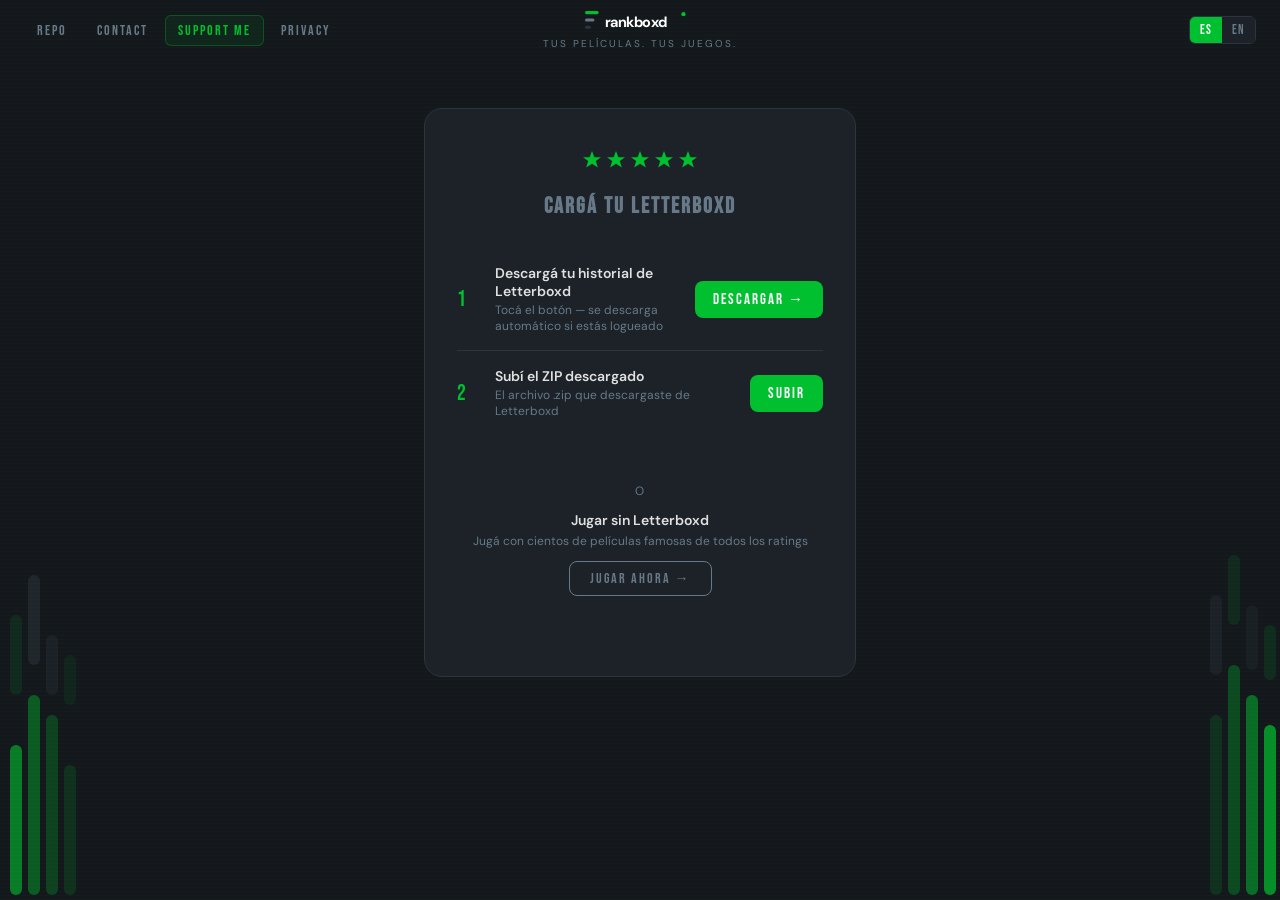
==== movie-ranking/index.html @ 95d4300a "Update index.html" ====
<!DOCTYPE html>
<html lang="es">
<head>
    <!-- Google tag (gtag.js) -->
<script async src="https://www.googletagmanager.com/gtag/js?id=G-PB5B7F06VG"></script>
<script>
  window.dataLayer = window.dataLayer || [];
  function gtag(){dataLayer.push(arguments);}
  gtag('js', new Date());

  gtag('config', 'G-PB5B7F06VG');
</script>
  <meta charset="UTF-8">
  <meta name="viewport" content="width=device-width, initial-scale=1.0">
  <meta name="google-site-verification" content="twp-CQQLrW6oF5O2uJnfUAkeI55WkTlzu6aahVQViSA" />
  <meta name="description" content="Rank your Letterboxd movies without knowing what comes next.">
  <meta property="og:title" content="Rankboxd">
  <meta property="og:description" content="Rank your Letterboxd movies without knowing what comes next.">
  <meta property="og:image" content="https://raw.githubusercontent.com/nachocarbone/Rankboxd/main/movie-ranking/preview.png">
  <meta property="og:url" content="https://rankboxd.vercel.app">
  <meta property="og:type" content="website">
  <meta name="twitter:card" content="summary_large_image">
  <meta name="twitter:title" content="Rankboxd">
  <meta name="twitter:description" content="Rank your Letterboxd movies without knowing what comes next.">
  <meta name="twitter:image" content="https://raw.githubusercontent.com/nachocarbone/Rankboxd/main/movie-ranking/preview.png">
  <title>Rankboxd</title>
  <link href="https://fonts.googleapis.com/css2?family=Bebas+Neue&family=DM+Sans:wght@400;500;600&display=swap" rel="stylesheet">
  <link rel="stylesheet" href="styles.css">
  <script async src="https://pagead2.googlesyndication.com/pagead/js/adsbygoogle.js?client=ca-pub-2388117638082206" crossorigin="anonymous"></script>
  <link rel="icon" type="image/svg+xml" href="data:image/svg+xml,%3Csvg viewBox='0 0 32 32' xmlns='http://www.w3.org/2000/svg'%3E%3Crect x='2' y='4' width='16' height='5' rx='2.5' fill='%2300c030'/%3E%3Crect x='2' y='14' width='11' height='5' rx='2.5' fill='%23677988'/%3E%3Crect x='2' y='24' width='7' height='5' rx='2.5' fill='%232c3440'/%3E%3C/svg%3E">
  <script async src="https://www.googletagmanager.com/gtag/js?id=XXXXX"></script>
</head>
  
<body>
<!-- Google Tag Manager (noscript) -->
<noscript><iframe src="https://www.googletagmanager.com/ns.html?id=GTM-K67JNPZN"
height="0" width="0" style="display:none;visibility:hidden"></iframe></noscript>
<!-- End Google Tag Manager (noscript) -->
  
<!-- Decorative bars -->
<div class="decoBarsLeft">
  <svg viewBox="0 0 80 500" xmlns="http://www.w3.org/2000/svg" width="80" height="500">
    <rect x="10" y="350" width="12" height="150" rx="6" fill="#00c030" opacity="0.6"/>
    <rect x="28" y="300" width="12" height="200" rx="6" fill="#00c030" opacity="0.4"/>
    <rect x="46" y="320" width="12" height="180" rx="6" fill="#00c030" opacity="0.25"/>
    <rect x="64" y="370" width="12" height="130" rx="6" fill="#00c030" opacity="0.15"/>
    <rect x="10" y="220" width="12" height="80" rx="6" fill="#00c030" opacity="0.1"/>
    <rect x="28" y="180" width="12" height="90" rx="6" fill="#677988" opacity="0.15"/>
    <rect x="46" y="240" width="12" height="60" rx="6" fill="#677988" opacity="0.1"/>
    <rect x="64" y="260" width="12" height="50" rx="6" fill="#00c030" opacity="0.08"/>
  </svg>
</div>
<div class="decoBarsRight">
  <svg viewBox="0 0 80 500" xmlns="http://www.w3.org/2000/svg" width="80" height="500">
    <rect x="10" y="320" width="12" height="180" rx="6" fill="#00c030" opacity="0.15"/>
    <rect x="28" y="270" width="12" height="230" rx="6" fill="#00c030" opacity="0.3"/>
    <rect x="46" y="300" width="12" height="200" rx="6" fill="#00c030" opacity="0.5"/>
    <rect x="64" y="330" width="12" height="170" rx="6" fill="#00c030" opacity="0.7"/>
    <rect x="10" y="200" width="12" height="80" rx="6" fill="#677988" opacity="0.1"/>
    <rect x="28" y="160" width="12" height="70" rx="6" fill="#00c030" opacity="0.1"/>
    <rect x="46" y="210" width="12" height="65" rx="6" fill="#677988" opacity="0.08"/>
    <rect x="64" y="230" width="12" height="55" rx="6" fill="#00c030" opacity="0.12"/>
  </svg>
</div>

<header>
  <nav class="headerNav">
    <a class="navLink" href="https://github.com/nachocarbone/Rankboxd" target="_blank">Repo</a>
    <a class="navLink" href="https://x.com/lannisternacho" target="_blank">Contact</a>
    <a class="navLink navLinkSupport" href="https://ko-fi.com/lannisternacho" target="_blank">Support me</a>
    <a class="navLink" href="#" onclick="showPrivacy(); return false;">Privacy</a>
  </nav>
  <div class="logoWrap" onclick="goToMenu()" style="cursor:pointer;">
    <svg viewBox="0 0 210 44" xmlns="http://www.w3.org/2000/svg" class="logoSvg">
      <rect x="0" y="2" width="26" height="6" rx="3" fill="#00c030"/>
      <rect x="0" y="16" width="18" height="6" rx="3" fill="#677988"/>
      <rect x="0" y="30" width="11" height="6" rx="3" fill="#2c3440"/>
      <text x="38" y="32" font-family="'Inter','DM Sans',sans-serif" font-size="28" font-weight="700" letter-spacing="-1" fill="#ffffff">rankboxd</text>
      <circle cx="188" cy="8" r="4" fill="#00c030"/>
    </svg>
    <p class="logoTagline" id="headerSubtitle"><span data-i18n="subtitle">Tus películas. Tus juegos.</span></p>
  </div>
  <div class="headerRight">
    <button class="historyBtn" id="historyBtnGame" onclick="showHistory()" style="display:none;">📋 <span data-i18n="history">Historial</span></button>
    <div class="counter" id="counter"><span id="countCurrent">1</span>/<span id="counterTotal">5</span></div>
    <div class="langSwitch">
      <button class="langBtn active" id="langES" onclick="setLang('es')">ES</button>
      <button class="langBtn" id="langEN" onclick="setLang('en')">EN</button>
    </div>
  </div>
</header>

<!-- HOME SCREEN -->
<div class="homeScreen" id="homeScreen">
  <div class="homeCard">
    <div class="lbLogo">
      <svg viewBox="0 0 120 24" xmlns="http://www.w3.org/2000/svg" width="120" height="24">
        <polygon points="12,2 14.4,8.2 21,8.2 15.8,12.1 17.8,18.5 12,14.8 6.2,18.5 8.2,12.1 3,8.2 9.6,8.2" fill="#00c030"/>
        <polygon points="36,2 38.4,8.2 45,8.2 39.8,12.1 41.8,18.5 36,14.8 30.2,18.5 32.2,12.1 27,8.2 33.6,8.2" fill="#00c030"/>
        <polygon points="60,2 62.4,8.2 69,8.2 63.8,12.1 65.8,18.5 60,14.8 54.2,18.5 56.2,12.1 51,8.2 57.6,8.2" fill="#00c030"/>
        <polygon points="84,2 86.4,8.2 93,8.2 87.8,12.1 89.8,18.5 84,14.8 78.2,18.5 80.2,12.1 75,8.2 81.6,8.2" fill="#00c030"/>
        <polygon points="108,2 110.4,8.2 117,8.2 111.8,12.1 113.8,18.5 108,14.8 102.2,18.5 104.2,12.1 99,8.2 105.6,8.2" fill="#00c030"/>
      </svg>
    </div>
    <h2 class="homeTitle"><span data-i18n="homeTitle">Cargá tu Letterboxd</span></h2>
    <div class="homeSteps">
      <div class="homeStep">
        <span class="stepNum">1</span>
        <div class="stepInfo">
          <div class="stepLabel"><span data-i18n="step1title">Descargá tu historial de Letterboxd</span></div>
          <div class="stepDesc"><span data-i18n="step1desc">Tocá el botón — se descarga automático si estás logueado</span></div>
        </div>
        <a class="stepBtn" href="https://letterboxd.com/data/export/?fromApp=false" target="_blank"><span data-i18n="goBtn">Descargar →</span></a>
      </div>
      <div class="homeStep">
        <span class="stepNum">2</span>
        <div class="stepInfo">
          <div class="stepLabel"><span data-i18n="step2title">Subí el ZIP descargado</span></div>
          <div class="stepDesc"><span data-i18n="step2desc">El archivo .zip que descargaste de Letterboxd</span></div>
        </div>
        <label class="stepBtn csvLabel">
          <span data-i18n="uploadBtn">Subir</span>
          <input type="file" id="csvInput" accept=".csv,.zip" onchange="handleFile(event)" style="display:none">
        </label>
      </div>
    </div>
    <div class="homeError" id="homeError"></div>
    <div class="homeDivider"><span data-i18n="orText">o</span></div>
    <div style="text-align:center;padding:8px 0 4px;">
      <div class="stepLabel" style="margin-bottom:4px;"><span data-i18n="tryPopular">Sin Letterboxd</span></div>
      <div class="stepDesc" style="margin-bottom:12px;"><span data-i18n="tryPopularDesc">300 películas más populares del cine</span></div>
      <button onclick="loadPopularMovies()" style="font-family:'Bebas Neue',sans-serif;font-size:14px;letter-spacing:2px;padding:8px 20px;border:1px solid #677988;border-radius:8px;background:transparent;color:#677988;cursor:pointer;" onmouseover="this.style.borderColor='#00c030';this.style.color='#00c030'" onmouseout="this.style.borderColor='#677988';this.style.color='#677988'"><span data-i18n="tryPopularBtn">Jugar →</span></button>
    </div>
    <div class="homeError" id="homeErrorDemo"></div>
  </div>
</div>

<!-- GAME MENU SCREEN -->
<div class="gameMenuScreen" id="gameMenuScreen">
  <div class="gameMenuHeader">
    <h2 class="gameMenuTitle"><span data-i18n="chooseGame">Elegí un juego</span></h2>
  </div>
  <div class="gameMenuGrid">
    <div class="gameCard" onclick="showDifficulty()">
      <div class="gameCardIllustration">
        <svg viewBox="0 0 260 140" xmlns="http://www.w3.org/2000/svg" width="100%" height="140">
          <rect x="10" y="20" width="40" height="58" rx="4" fill="#2c3440" stroke="#3d4e5f" stroke-width="1"/>
          <rect x="58" y="28" width="40" height="58" rx="4" fill="#2c3440" stroke="#3d4e5f" stroke-width="1"/>
          <rect x="106" y="15" width="40" height="58" rx="4" fill="#1c2228" stroke="#00c030" stroke-width="1.5"/>
          <rect x="154" y="30" width="40" height="58" rx="4" fill="#2c3440" stroke="#3d4e5f" stroke-width="1"/>
          <rect x="202" y="22" width="40" height="58" rx="4" fill="#2c3440" stroke="#3d4e5f" stroke-width="1"/>
          <text x="30" y="55" text-anchor="middle" font-family="'Bebas Neue',sans-serif" font-size="18" fill="#677988">3</text>
          <text x="78" y="63" text-anchor="middle" font-family="'Bebas Neue',sans-serif" font-size="18" fill="#677988">5</text>
          <text x="126" y="50" text-anchor="middle" font-family="'Bebas Neue',sans-serif" font-size="22" fill="#00c030">1</text>
          <text x="174" y="65" text-anchor="middle" font-family="'Bebas Neue',sans-serif" font-size="18" fill="#677988">2</text>
          <text x="222" y="57" text-anchor="middle" font-family="'Bebas Neue',sans-serif" font-size="18" fill="#677988">4</text>
          <text x="130" y="118" text-anchor="middle" font-family="'Bebas Neue',sans-serif" font-size="28" fill="#00c030" opacity="0.4">?</text>
        </svg>
      </div>
      <div class="gameCardBottom">
        <div class="gameCardTop">
          <span class="gameCardNum">01</span>
          <div class="gameCardBadgeGreen">PLAY</div>
        </div>
        <div class="gameCardName"><span data-i18n="game1name">Rank sin saber qué sigue</span></div>
        <div class="gameCardDesc"><span data-i18n="game1desc">Posicioná cada película sin saber qué viene después</span></div>
      </div>
    </div>
    <div class="gameCard" onclick="startHigherOrLower()">
      <div class="gameCardIllustration">
        <svg viewBox="0 0 260 140" xmlns="http://www.w3.org/2000/svg" width="100%" height="140">
          <rect x="30" y="15" width="80" height="110" rx="6" fill="#2c3440" stroke="#00c030" stroke-width="1.5"/>
          <text x="70" y="80" text-anchor="middle" font-family="'Bebas Neue',sans-serif" font-size="14" fill="#e0e0e0">The Godfather</text>
          <text x="70" y="100" text-anchor="middle" font-family="'Bebas Neue',sans-serif" font-size="22" fill="#00c030">4.4 ★</text>
          <text x="130" y="78" text-anchor="middle" font-family="'Bebas Neue',sans-serif" font-size="28" fill="#677988">VS</text>
          <rect x="150" y="25" width="80" height="110" rx="6" fill="#2c3440" stroke="#3d4e5f" stroke-width="1"/>
          <text x="190" y="90" text-anchor="middle" font-family="'Bebas Neue',sans-serif" font-size="14" fill="#e0e0e0">Se7en</text>
          <text x="190" y="110" text-anchor="middle" font-family="'Bebas Neue',sans-serif" font-size="16" fill="#677988">?? ★</text>
        </svg>
      </div>
      <div class="gameCardBottom">
        <div class="gameCardTop">
          <span class="gameCardNum">02</span>
          <div class="gameCardBadgeGreen">PLAY</div>
        </div>
        <div class="gameCardName"><span data-i18n="game2name">Higher or Lower</span></div>
        <div class="gameCardDesc"><span data-i18n="game2desc">Which film has a higher rating?</span></div>
      </div>
    </div>
    <div class="gameCard gameCardSoon" style="grid-column: 1 / -1; max-width: 340px; margin: 0 auto;">
      <div class="gameCardIllustration gameCardIllustrationDim">
        <svg viewBox="0 0 260 140" xmlns="http://www.w3.org/2000/svg" width="100%" height="140">
          <text x="130" y="80" text-anchor="middle" font-family="'Bebas Neue',sans-serif" font-size="64" fill="#2c3440">???</text>
        </svg>
      </div>
      <div class="gameCardBottom">
        <div class="gameCardTop">
          <span class="gameCardNum">03</span>
          <div class="gameCardBadge">SOON</div>
        </div>
        <div class="gameCardName">???</div>
        <div class="gameCardDesc"><span data-i18n="comingSoon">Próximamente</span></div>
      </div>
    </div>
  </div>
</div>


<!-- DIFFICULTY SCREEN -->
<div class="difficultyScreen" id="difficultyScreen">
  <div class="difficultyHeader">
    <h2 class="difficultyTitle"><span data-i18n="chooseDiff">Choose difficulty</span></h2>
  </div>
  <div class="difficultyGrid">
    <div class="diffCard" onclick="setDifficulty(5)">
      <div class="diffCardTop">
        <span class="diffCardNum">5</span>
        <span class="diffCardLabel diffEasy">EASY</span>
      </div>
      <div class="diffCardName" data-i18n="diffEasy">Easy</div>
      <div class="diffCardDesc" data-i18n="diffEasyDesc">5 films — quick and fun</div>
    </div>
    <div class="diffCard" onclick="setDifficulty(10)">
      <div class="diffCardTop">
        <span class="diffCardNum">10</span>
        <span class="diffCardLabel diffMedium">MEDIUM</span>
      </div>
      <div class="diffCardName" data-i18n="diffMedium">Medium</div>
      <div class="diffCardDesc" data-i18n="diffMediumDesc">10 films — a real challenge</div>
    </div>
    <div class="diffCard" onclick="setDifficulty(15)">
      <div class="diffCardTop">
        <span class="diffCardNum">15</span>
        <span class="diffCardLabel diffHard">HARD</span>
      </div>
      <div class="diffCardName" data-i18n="diffHard">Hard</div>
      <div class="diffCardDesc" data-i18n="diffHardDesc">15 films — only for the brave</div>
    </div>
  </div>
  <button class="backBtn" style="margin-top:24px;" onclick="showGameMenu()"><span data-i18n="back">← Volver</span></button>
</div>


<!-- HIGHER OR LOWER SCREEN -->
<div class="holScreen" id="holScreen">
  <div class="holStreakBar">
    <span class="holStreakLabel" data-i18n="streak">Racha</span>
    <span class="holStreakNum" id="holStreak">0</span>
    <span class="holBestLabel" data-i18n="best">Mejor</span>
    <span class="holBestNum" id="holBest">0</span>
  </div>
  <div class="holCards">
    <div class="holCard holCardLeft" id="holCardA">
      <img class="holPoster" id="holPosterA" src="" alt="">
      <div class="holCardInfo">
        <div class="holTitle" id="holTitleA"></div>
        <div class="holRating" id="holRatingA"></div>
      </div>
    </div>
    <div class="holVS">VS</div>
    <div class="holCard holCardRight" id="holCardB">
      <img class="holPoster" id="holPosterB" src="" alt="">
      <div class="holCardInfo">
        <div class="holTitle" id="holTitleB"></div>
      </div>
      <div class="holButtons" id="holButtons">
        <div class="holResult" id="holResult"></div>
        <button class="holBtn holBtnHigher" onclick="holChoose('higher')">▲ <span data-i18n="higher">Higher</span></button>
        <button class="holBtn holBtnTie" id="holTieBtn" style="display:none;" onclick="holChoose('tie')"><span data-i18n="tie">Tie</span></button>
        <button class="holBtn holBtnLower" onclick="holChoose('lower')">▼ <span data-i18n="lower">Lower</span></button>
      </div>
    </div>
  </div>
</div>

<!-- HIGHER OR LOWER DIFFICULTY -->
<div class="holDiffScreen" id="holDiffScreen">
  <div class="difficultyHeader">
    <h2 class="difficultyTitle"><span data-i18n="chooseDiff">Choose difficulty</span></h2>
  </div>
  <div class="difficultyGrid" style="grid-template-columns:1fr 1fr;">
    <div class="diffCard" onclick="startHOLGame('normal')">
      <div class="diffCardTop">
        <span class="diffCardNum" style="font-size:28px;">NORMAL</span>
      </div>
      <div class="diffCardDesc" data-i18n="holNormalDesc">Ties count as correct</div>
    </div>
    <div class="diffCard" onclick="startHOLGame('hard')">
      <div class="diffCardTop">
        <span class="diffCardNum" style="font-size:28px;color:#e63946;">HARD</span>
      </div>
      <div class="diffCardDesc" data-i18n="holHardDesc">Pick "Tie" or lose your streak</div>
    </div>
  </div>
  <button class="backBtn" style="margin-top:24px;" onclick="showGameMenu()"><span data-i18n="back">← Volver</span></button>
</div>

<!-- HIGHER OR LOWER END -->
<div class="holEndScreen" id="holEndScreen">
  <div class="holEndInner">
    <div class="holEndTitle" data-i18n="gameOver">Game Over</div>
    <div class="holEndStreak" id="holEndStreak"></div>
    <div class="holEndBest" id="holEndBest"></div>
    <div class="holMemeWrap" id="holMemeWrap">
      <img class="holMemeGif" id="holMemeGif" src="" alt="meme">
    </div>
    <div class="endButtons" style="justify-content:center;margin-top:24px;">
      <button class="playAgainBtn" onclick="restartHOL()" data-i18n="playAgain">Jugar otra vez</button>
      <button class="saveBtn" onclick="showGameMenu()" data-i18n="back">← Menú</button>
    </div>
  </div>
</div>

<!-- LOADING SCREEN -->
<div class="loadingScreen" id="loadingScreen">
  <div class="loadingInner">
    <div class="loadingTitle"><span data-i18n="loadingTitle">Cargando tu lista...</span></div>
    <div class="loadingBarWrap">
      <div class="loadingBarFill" id="loadingBar"></div>
    </div>
    <div class="loadingText" id="loadingText">Buscando pósteres...</div>
  </div>
</div>

<!-- GAME SCREEN -->
<div class="container" id="gameScreen">
  <div class="posterSection">
    <div class="posterWrap">
      <img id="poster" src="" alt="">
      <div class="posterGlow"></div>
    </div>
    <div id="title"></div>
    <button class="skipMovieBtn" onclick="skipCurrentMovie()" id="skipMovieBtn"><span data-i18n="skipGame1">Saltar (no la vi)</span></button>
  </div>
  <div class="buttonsSection">
    <span class="label"><span data-i18n="whichSpot">¿En qué puesto?</span></span>
    <div class="buttons" id="buttons"></div>

  </div>
  <div class="rankingSection">
    <span class="label"><span data-i18n="yourRanking">Tu ranking</span></span>
    <div id="ranking"></div>
  </div>
</div>

<!-- END SCREEN -->
<div class="endScreen" id="endScreen">
  <div class="resultBadge" id="resultBadge"></div>
  <div class="resultMsg" id="resultMsg"></div>
  <div class="finalRanking" id="finalRanking"></div>
  <div class="ratingSection">
    <div class="ratingRow">
      <div class="ratingBlock">
        <span class="ratingLabel"><span data-i18n="ratingQ">Puntuación</span></span>
        <div class="starsWrap" id="starsWrap"></div>
      </div>
      <div class="ratingDivider"></div>
      <div class="ratingBlock">
        <span class="ratingLabel"><span data-i18n="liked">Me gustó</span></span>
        <button class="likeBtn" id="likeBtn" onclick="toggleLike()">
          <svg class="heartSvg" viewBox="0 0 24 24" xmlns="http://www.w3.org/2000/svg">
            <path d="M12 21.35l-1.45-1.32C5.4 15.36 2 12.27 2 8.5 2 5.41 4.42 3 7.5 3c1.74 0 3.41.81 4.5 2.08C13.09 3.81 14.76 3 16.5 3 19.58 3 22 5.41 22 8.5c0 3.77-3.4 6.86-8.55 11.53L12 21.35z"/>
          </svg>
        </button>
      </div>
    </div>
  </div>
  <div class="endButtons">
    <button class="saveBtn" id="saveBtn" onclick="saveToHistory()"><span data-i18n="saveBtn">Guardar en historial</span></button>
    <button class="shareBtn" id="shareBtnEl" onclick="shareRanking()"><span data-i18n="downloadImg">Compartir ranking</span></button>
    <button class="playAgainBtn" onclick="startGame()"><span data-i18n="playAgain">Jugar otra vez</span></button>
  </div>
  <div class="savedMsg" id="savedMsg"><span data-i18n="saved">✓ Guardado en el historial</span></div>
</div>

<!-- SHARE CARD -->
<div id="shareCard" style="position:fixed;left:-9999px;top:0;width:400px;">
  <div class="shareCardInner">
    <div class="shareCardBg">
      <svg viewBox="0 0 400 600" xmlns="http://www.w3.org/2000/svg" style="width:100%;height:100%;position:absolute;top:0;left:0;">
        <circle cx="380" cy="80" r="160" fill="none" stroke="#00c030" stroke-width="40" opacity="0.08"/>
        <circle cx="380" cy="80" r="210" fill="none" stroke="#00c030" stroke-width="30" opacity="0.05"/>
        <circle cx="20" cy="520" r="140" fill="none" stroke="#00c030" stroke-width="35" opacity="0.06"/>
        <circle cx="20" cy="520" r="190" fill="none" stroke="#00c030" stroke-width="25" opacity="0.04"/>
      </svg>
    </div>
    <div class="shareCardContent">
      <div class="shareCardHeader">
        <svg viewBox="0 0 210 44" xmlns="http://www.w3.org/2000/svg" style="width:110px;height:auto;">
          <rect x="0" y="2" width="26" height="6" rx="3" fill="#00c030"/>
          <rect x="0" y="16" width="18" height="6" rx="3" fill="#677988"/>
          <rect x="0" y="30" width="11" height="6" rx="3" fill="#2c3440"/>
          <text x="38" y="32" font-family="'Inter','DM Sans',sans-serif" font-size="28" font-weight="700" letter-spacing="-1" fill="#ffffff">rankboxd</text>
          <circle cx="188" cy="8" r="4" fill="#00c030"/>
        </svg>
        <div class="shareCardStars" id="shareCardStars"></div>
      </div>
      <div class="shareCardMovies" id="shareCardMovies"></div>
      <div class="shareCardFooter">
        <div class="shareCardFooterLogo">
          <svg viewBox="0 0 26 6" style="width:26px;height:auto;">
            <rect x="0" y="0" width="26" height="6" rx="3" fill="#00c030"/>
          </svg>
          <span class="shareCardFooterUrl">rankboxd.vercel.app</span>
        </div>
        <div id="shareCardRating"></div>
      </div>
    </div>
  </div>
</div>

<!-- HISTORY SCREEN -->
<div class="historyScreen" id="historyScreen">
  <div class="historyHeader">
    <button class="backBtn" onclick="goBack()"><span data-i18n="back">← Volver</span></button>
    <h2><span data-i18n="historyTitle">Historial</span></h2>
    <div class="headerActions">
      <button class="clearBtn" onclick="clearHistory()"><span data-i18n="clearAll">Borrar todo</span></button>
    </div>
  </div>
  <div id="historyContent"></div>
</div>

<!-- PRIVACY MODAL -->
<div class="privacyOverlay" id="privacyOverlay" onclick="hidePrivacy()"></div>
<div class="privacyModal" id="privacyModal">
  <div class="privacyHeader">
    <h2>Privacy Policy</h2>
    <button class="privacyClose" onclick="hidePrivacy()">✕</button>
  </div>
  <div class="privacyContent">
    <p><strong>Last updated:</strong> March 2026</p>
    <p>Rankboxd ("we", "our", "the site") is committed to protecting your privacy. This policy explains how we handle your data.</p>

    <h3>Data we collect</h3>
    <p>Rankboxd does not collect or store any personal data on our servers. All data is stored locally on your device using <strong>localStorage</strong>:</p>
    <ul>
      <li>Your ranking history</li>
      <li>Language preference (ES/EN)</li>
    </ul>
    <p>This data never leaves your device and can be deleted at any time using the "Clear all" button in History.</p>

    <h3>Third-party services</h3>
    <p><strong>TMDB (The Movie Database):</strong> We use the TMDB API to fetch movie posters. Your Letterboxd file is processed on our server only to search for posters — we do not store it.</p>
    <p><strong>Google Fonts:</strong> We use Google Fonts to load fonts. Google may collect usage data as per their own privacy policy.</p>

    <h3>Cookies</h3>
    <p>We do not use cookies. We only use localStorage for saving your preferences locally.</p>

    <h3>Contact</h3>
    <p>For any privacy questions, contact us at <a href="https://x.com/lannisternacho" target="_blank" style="color:#00c030;">@lannisternacho</a> on X.</p>
  </div>
</div>

<script src="https://cdnjs.cloudflare.com/ajax/libs/jszip/3.10.1/jszip.min.js"></script>
<script src="script.js"></script>
</body>
</html>
---- movie-ranking/styles.css ----
/* ── RESET & VARIABLES ── */
* { box-sizing: border-box; margin: 0; padding: 0; }

:root {
  --bg: #14181c;
  --surface: #1c2228;
  --surface2: #2c3440;
  --accent: #00c030;
  --win: #00c030;
  --star: #00c030;
  --text: #e0e0e0;
  --muted: #677988;
  --border: #2c3440;
  --like: #ffb400;
}

body {
  font-family: 'DM Sans', sans-serif;
  background: var(--bg);
  color: var(--text);
  min-height: 100vh;
  overflow-x: hidden;
}

header, .homeScreen, .loadingScreen, .container, .endScreen, .historyScreen {
  position: relative;
  z-index: 1;
}

/* Decorative bars background */
body::before {
  content: '';
  position: fixed;
  inset: 0;
  pointer-events: none;
  z-index: 0;
  background-image:
    repeating-linear-gradient(
      to bottom,
      transparent 0px,
      transparent 3px,
      rgba(0,192,48,0.03) 3px,
      rgba(0,192,48,0.03) 4px
    );
}

/* ── HEADER ── */
header {
  display: flex;
  align-items: center;
  justify-content: space-between;
  padding: 12px 24px;
  position: relative;
  min-height: 60px;
}

.logoWrap {
  display: flex;
  flex-direction: column;
  align-items: center;
  gap: 4px;
  position: absolute;
  left: 50%;
  transform: translateX(-50%);
}

.logoSvg {
  width: 110px;
  height: auto;
  display: block;
}

.logoTagline {
  color: var(--muted);
  font-size: 10px;
  letter-spacing: 2px;
  text-transform: uppercase;
  margin: 0;
}

.historyBtn {
  font-family: 'Bebas Neue', sans-serif;
  font-size: 15px;
  letter-spacing: 2px;
  padding: 8px 18px;
  border: 1px solid var(--border);
  border-radius: 8px;
  background: var(--surface);
  color: var(--muted);
  cursor: pointer;
  transition: all .2s;
}

.historyBtn:hover {
  border-color: var(--accent);
  color: var(--text);
}

.counter {
  font-family: 'Bebas Neue', sans-serif;
  font-size: 26px;
  color: var(--muted);
  letter-spacing: 2px;
}

.counter span { color: var(--accent); }

/* ── GAME SCREEN ── */
.container {
  max-width: 1100px;
  margin: 0 auto;
  padding: 16px 24px 60px;
  display: grid;
  grid-template-columns: 270px 1fr 330px;
  gap: 28px;
  align-items: start;
}

.posterSection { position: relative; }

.posterWrap {
  position: relative;
  border-radius: 12px;
  overflow: hidden;
  box-shadow: 0 24px 60px rgba(0,0,0,.7), 0 0 0 1px var(--border);
  transition: transform .3s ease;
}

.posterWrap:hover { transform: translateY(-4px); }

#poster {
  width: 100%;
  display: block;
  aspect-ratio: 2/3;
  object-fit: cover;
}

.posterGlow {
  position: absolute;
  bottom: 0; left: 0; right: 0;
  height: 60%;
  background: linear-gradient(to top, rgba(0,0,0,.9), transparent);
  pointer-events: none;
}

#title {
  margin-top: 12px;
  font-size: 17px;
  font-weight: 600;
  text-align: center;
  line-height: 1.3;
}

.buttonsSection {
  display: flex;
  flex-direction: column;
  align-items: center;
  gap: 14px;
  padding-top: 8px;
}

.buttonsSection .label {
  font-family: 'Bebas Neue', sans-serif;
  font-size: 12px;
  letter-spacing: 3px;
  color: var(--muted);
  text-transform: uppercase;
}

.buttons {
  display: flex;
  flex-direction: column;
  gap: 9px;
  width: 100%;
  max-width: 155px;
}

.rankBtn {
  width: 100%;
  height: 56px;
  font-family: 'Bebas Neue', sans-serif;
  font-size: 21px;
  letter-spacing: 2px;
  border: none;
  border-radius: 10px;
  cursor: pointer;
  transition: all .2s ease;
}

.rankBtn.available {
  background: var(--surface2);
  color: var(--text);
  border: 1px solid var(--border);
}

.rankBtn.available:hover {
  background: var(--accent);
  border-color: var(--accent);
  transform: translateX(4px);
  box-shadow: 0 0 20px rgba(230,57,70,.4);
}

.rankBtn.occupied {
  background: var(--surface);
  color: var(--muted);
  border: 1px solid var(--border);
  cursor: not-allowed;
  opacity: .5;
}

.rankBtn .btnLabel {
  display: flex;
  align-items: center;
  justify-content: center;
  gap: 10px;
  height: 100%;
  padding: 0 14px;
}

.btnNum { font-size: 22px; }

.btnMini {
  width: 27px;
  height: 38px;
  object-fit: cover;
  border-radius: 3px;
  opacity: .6;
}

.rankingSection {
  background: var(--surface);
  border-radius: 14px;
  padding: 18px;
  border: 1px solid var(--border);
}

.rankingSection .label {
  font-family: 'Bebas Neue', sans-serif;
  font-size: 12px;
  letter-spacing: 3px;
  color: var(--muted);
  text-transform: uppercase;
  margin-bottom: 12px;
  display: block;
}

.rankItem {
  display: flex;
  align-items: center;
  gap: 11px;
  padding: 9px;
  border-radius: 8px;
  margin-bottom: 7px;
  background: var(--surface2);
  border: 1px solid transparent;
  min-height: 54px;
}

.rankItem.filled { border-color: var(--border); }

.rankNum {
  font-family: 'Bebas Neue', sans-serif;
  font-size: 20px;
  color: var(--accent);
  width: 20px;
  flex-shrink: 0;
}

.rankItem img {
  width: 34px;
  height: 49px;
  object-fit: cover;
  border-radius: 4px;
  flex-shrink: 0;
}

.rankItemTitle {
  font-size: 12px;
  font-weight: 500;
  line-height: 1.3;
}

.emptySlot {
  width: 34px;
  height: 49px;
  border-radius: 4px;
  background: var(--border);
  flex-shrink: 0;
  opacity: .3;
}

/* ── END SCREEN ── */
.endScreen {
  display: none;
  max-width: 600px;
  margin: 0 auto;
  padding: 32px 24px 80px;
  text-align: center;
}

.resultBadge {
  display: inline-block;
  font-family: 'Bebas Neue', sans-serif;
  font-size: 58px;
  letter-spacing: 4px;
  margin-bottom: 6px;
}

.resultBadge.win  { color: var(--win); }
.resultBadge.lose { color: var(--accent); }

.resultMsg {
  color: var(--muted);
  font-size: 14px;
  margin-bottom: 32px;
}

.finalRanking {
  display: flex;
  flex-direction: column;
  gap: 9px;
  margin-bottom: 28px;
}

.finalItem {
  display: flex;
  align-items: center;
  gap: 14px;
  background: var(--surface);
  border: 1px solid var(--border);
  border-radius: 10px;
  padding: 11px 14px;
  text-align: left;
}

.finalNum {
  font-family: 'Bebas Neue', sans-serif;
  font-size: 28px;
  color: var(--accent);
  width: 26px;
  flex-shrink: 0;
}

.finalItem img {
  width: 42px;
  height: 60px;
  object-fit: cover;
  border-radius: 5px;
  flex-shrink: 0;
}

.finalTitle {
  font-size: 15px;
  font-weight: 600;
}



/* ── END BUTTONS ── */
.endButtons {
  display: flex;
  gap: 14px;
  justify-content: center;
  flex-wrap: wrap;
  margin-bottom: 10px;
}

.playAgainBtn {
  font-family: 'Bebas Neue', sans-serif;
  font-size: 18px;
  letter-spacing: 3px;
  padding: 14px 36px;
  border: none;
  border-radius: 10px;
  background: var(--win);
  color: #000;
  cursor: pointer;
  transition: all .2s;
}

.playAgainBtn:hover {
  transform: translateY(-2px);
  box-shadow: 0 8px 24px rgba(45,198,83,.4);
}

.saveBtn {
  font-family: 'Bebas Neue', sans-serif;
  font-size: 18px;
  letter-spacing: 3px;
  padding: 14px 36px;
  border: 1px solid var(--border);
  border-radius: 10px;
  background: var(--surface);
  color: var(--text);
  cursor: pointer;
  transition: all .2s;
}

.saveBtn:hover:not(:disabled) {
  border-color: var(--star);
  color: var(--star);
}

.saveBtn:disabled {
  opacity: .4;
  cursor: not-allowed;
}

.savedMsg {
  font-size: 13px;
  color: var(--win);
  min-height: 20px;
  opacity: 0;
  transition: opacity .3s;
  margin-top: 8px;
}

.savedMsg.show { opacity: 1; }

/* ── HISTORY SCREEN ── */
.historyScreen {
  display: none;
  max-width: 920px;
  margin: 0 auto;
  padding: 24px 24px 80px;
}

.historyHeader {
  display: flex;
  align-items: center;
  justify-content: space-between;
  margin-bottom: 28px;
  flex-wrap: wrap;
  gap: 12px;
}

.historyHeader h2 {
  font-family: 'Bebas Neue', sans-serif;
  font-size: 42px;
  letter-spacing: 3px;
  background: linear-gradient(135deg, #fff 40%, var(--accent));
  -webkit-background-clip: text;
  -webkit-text-fill-color: transparent;
  background-clip: text;
}

.headerActions {
  display: flex;
  gap: 10px;
  align-items: center;
}

.backBtn {
  font-family: 'Bebas Neue', sans-serif;
  font-size: 14px;
  letter-spacing: 2px;
  padding: 8px 16px;
  border: 1px solid var(--border);
  border-radius: 8px;
  background: var(--surface);
  color: var(--muted);
  cursor: pointer;
  transition: all .2s;
}

.backBtn:hover {
  border-color: var(--accent);
  color: var(--text);
}

.clearBtn {
  font-family: 'Bebas Neue', sans-serif;
  font-size: 12px;
  letter-spacing: 1px;
  padding: 6px 12px;
  border: 1px solid var(--border);
  border-radius: 6px;
  background: transparent;
  color: var(--muted);
  cursor: pointer;
  transition: all .2s;
}

.clearBtn:hover {
  border-color: var(--accent);
  color: var(--accent);
}

.historyEmpty {
  text-align: center;
  color: var(--muted);
  padding: 60px 0;
  font-size: 15px;
  line-height: 1.8;
}

.historyGrid {
  display: grid;
  grid-template-columns: repeat(auto-fill, minmax(270px, 1fr));
  gap: 16px;
}

.historyCard {
  background: var(--surface);
  border: 1px solid var(--border);
  border-radius: 14px;
  padding: 16px;
  transition: border-color .2s, transform .2s;
}

.historyCard:hover {
  border-color: var(--muted);
  transform: translateY(-2px);
}

.cardTop {
  display: flex;
  justify-content: space-between;
  align-items: flex-start;
  margin-bottom: 12px;
}

.cardStars {
  font-size: 16px;
  color: var(--star);
  letter-spacing: 1px;
}

.cardMeta {
  display: flex;
  flex-direction: column;
  gap: 4px;
  align-items: flex-end;
}

.cardDate {
  font-size: 11px;
  color: var(--muted);
}

.cardResult {
  font-family: 'Bebas Neue', sans-serif;
  font-size: 12px;
  letter-spacing: 1px;
  padding: 2px 8px;
  border-radius: 4px;
}

.cardResult.win  { background: rgba(45,198,83,.15);  color: var(--win); }
.cardResult.lose { background: rgba(230,57,70,.12); color: var(--accent); }

.cardPosters {
  display: flex;
  gap: 6px;
  margin-bottom: 12px;
}

.cardPosterNum {
  display: flex;
  flex-direction: column;
  align-items: center;
  gap: 3px;
  flex: 1;
}

.cardPosterNumLabel {
  font-family: 'Bebas Neue', sans-serif;
  font-size: 12px;
  color: var(--accent);
}

.cardPosterNumLabel + img {
  width: 100%;
  max-width: 48px;
  height: 64px;
  object-fit: cover;
  border-radius: 5px;
}

.cardMovieList {
  display: flex;
  flex-direction: column;
  gap: 5px;
}

.cardMovieItem {
  display: flex;
  align-items: center;
  gap: 8px;
  font-size: 11px;
  color: var(--muted);
  line-height: 1.3;
}

.cardMovieItem .mn {
  font-family: 'Bebas Neue', sans-serif;
  color: var(--accent);
  font-size: 13px;
  width: 14px;
  flex-shrink: 0;
}

/* ── ANIMATIONS ── */
@keyframes fadeIn {
  from { opacity: 0; transform: translateY(10px); }
  to   { opacity: 1; transform: none; }
}

.fadeIn { animation: fadeIn .32s ease forwards; }

@keyframes slideLeft {
  from { opacity: 0; transform: translateX(16px); }
  to   { opacity: 1; transform: none; }
}

.slideLeft { animation: slideLeft .28s ease forwards; }


/* ── HOME SCREEN ── */
.homeScreen {
  display: none;
  max-width: 480px;
  margin: 48px auto 80px;
  padding: 0 24px;
}

.homeCard {
  background: var(--surface);
  border: 1px solid var(--border);
  border-radius: 18px;
  padding: 40px 32px;
  text-align: center;
}

.lbLogo { margin-bottom: 20px; display:flex; justify-content:center; }

.homeTitle {
  font-family: 'Bebas Neue', sans-serif;
  font-size: 22px;
  letter-spacing: 2px;
  color: var(--muted);
  margin-bottom: 28px;
}

.homeSteps {
  display: flex;
  flex-direction: column;
  gap: 0;
  text-align: left;
}

.homeStep {
  display: flex;
  align-items: center;
  gap: 14px;
  padding: 16px 0;
  border-bottom: 1px solid var(--border);
}

.homeStep:last-child { border-bottom: none; }

.stepNum {
  font-family: 'Bebas Neue', sans-serif;
  font-size: 22px;
  color: var(--accent);
  width: 24px;
  flex-shrink: 0;
}

.stepInfo { flex: 1; }

.stepLabel {
  font-size: 14px;
  font-weight: 600;
  margin-bottom: 2px;
}

.stepLabel code {
  font-family: monospace;
  background: var(--surface2);
  padding: 1px 5px;
  border-radius: 4px;
  font-size: 12px;
}

.stepDesc { font-size: 12px; color: var(--muted); }

.stepBtn {
  font-family: 'Bebas Neue', sans-serif;
  font-size: 15px;
  letter-spacing: 2px;
  padding: 9px 18px;
  border: none;
  border-radius: 8px;
  background: var(--accent);
  color: #fff;
  cursor: pointer;
  transition: all .2s;
  flex-shrink: 0;
  text-decoration: none;
  display: inline-block;
}

.stepBtn:hover { background: #c0313d; transform: translateY(-1px); }
.csvLabel { cursor: pointer; }

.skipBtn {
  font-family: 'Bebas Neue', sans-serif;
  font-size: 13px;
  letter-spacing: 2px;
  padding: 8px 16px;
  border: 1px solid var(--border);
  border-radius: 8px;
  background: transparent;
  color: var(--muted);
  cursor: pointer;
  transition: all .2s;
  margin-top: 8px;
}
.skipBtn:hover { border-color: var(--muted); color: var(--text); }

.homeError {
  font-size: 13px;
  color: var(--accent);
  min-height: 20px;
  margin-top: 16px;
  text-align: center;
}

/* ── LOADING SCREEN ── */
.loadingScreen {
  display: none;
  max-width: 400px;
  margin: 80px auto;
  padding: 0 24px;
  text-align: center;
}

.loadingInner {
  background: var(--surface);
  border: 1px solid var(--border);
  border-radius: 16px;
  padding: 36px 32px;
}

.loadingTitle {
  font-family: 'Bebas Neue', sans-serif;
  font-size: 26px;
  letter-spacing: 3px;
  margin-bottom: 24px;
}

.loadingBarWrap {
  width: 100%;
  height: 6px;
  background: var(--border);
  border-radius: 99px;
  overflow: hidden;
  margin-bottom: 14px;
}

.loadingBarFill {
  height: 100%;
  width: 0%;
  background: var(--accent);
  border-radius: 99px;
  transition: width .4s ease;
}

.loadingText { font-size: 13px; color: var(--muted); }

.backHomeBtn {
  font-family: 'Bebas Neue', sans-serif;
  font-size: 16px;
  letter-spacing: 2px;
  padding: 12px 28px;
  border: 1px solid var(--border);
  border-radius: 10px;
  background: transparent;
  color: var(--muted);
  cursor: pointer;
  transition: all .2s;
}

.backHomeBtn:hover {
  border-color: var(--muted);
  color: var(--text);
}

/* ── STAR RATING ── */
.ratingSection {
  margin-bottom:16px;
  padding:16px 20px;
  background:var(--surface);
  border:1px solid var(--border);
  border-radius:12px;
}

.ratingRow {
  display:flex;
  align-items:center;
  justify-content:center;
  gap:32px;
}

.ratingBlock {
  display:flex;
  flex-direction:column;
  align-items:center;
  gap:8px;
}

.ratingDivider {
  width:1px;
  height:60px;
  background:var(--border);
}

.ratingLabel {
  font-size:11px;
  letter-spacing:2px;
  color:var(--muted);
  text-transform:uppercase;
  font-family:'DM Sans',sans-serif;
  font-weight:500;
}

/* Stars — SVG based, like Letterboxd */
.starsWrap {
  display:flex;
  gap:3px;
}

.starContainer {
  position:relative;
  width:36px;
  height:36px;
  cursor:pointer;
  flex-shrink:0;
}

.starSvgBase, .starSvgFill {
  position:absolute;
  top:0;left:0;
  width:36px;height:36px;
  pointer-events:none;
}

.starSvgBase path { fill:#2c3440; }
.starSvgFill { clip-path: inset(0 100% 0 0); }
.starSvgFill path { fill:#00c030; }

.starContainer.full .starSvgFill { clip-path: inset(0 0% 0 0); }
.starContainer.half .starSvgFill { clip-path: inset(0 50% 0 0); }

.starLeft {
  position:absolute;top:0;left:0;
  width:50%;height:100%;z-index:2;
}
.starRight {
  position:absolute;top:0;right:0;
  width:50%;height:100%;z-index:2;
}

/* Heart like button */
.likeBtn {
  background:none;border:none;cursor:pointer;
  padding:0;line-height:1;
  transition:transform .15s;
}
.likeBtn:hover { transform:scale(1.12); }

.heartSvg {
  width:36px;height:36px;display:block;
}
.heartSvg path { fill:#2c3440;transition:fill .15s; }
.likeBtn:hover .heartSvg path { fill:#f78f1e; }
.likeBtn.liked .heartSvg path { fill:#f78f1e; }

.cardLike { color:#f78f1e;font-size:13px;margin-left:5px; }



/* Share button */
.shareBtn {
  font-family:'Bebas Neue',sans-serif;
  font-size:16px;
  letter-spacing:2px;
  padding:12px 28px;
  border:1px solid var(--border);
  border-radius:10px;
  background:var(--surface);
  color:var(--text);
  cursor:pointer;
  transition:all .2s;
}
.shareBtn:hover { border-color:var(--accent);color:var(--accent); }

/* ── SHARE CARD ── */
.shareCardInner {
  width:400px;
  background:#14181c;
  font-family:'DM Sans',sans-serif;
  overflow:hidden;
  position:relative;
}
.shareCardBg {
  position:absolute;top:0;left:0;right:0;bottom:0;
  pointer-events:none;overflow:hidden;
}
.shareCardContent {
  position:relative;z-index:1;
  padding:32px 28px 24px;
}
.shareCardHeader {
  display:flex;align-items:center;justify-content:space-between;
  margin-bottom:24px;
  padding-bottom:16px;
  border-bottom:1px solid #2c3440;
}
.shareCardStars { display:flex;align-items:center;gap:1px; }
.shareCardMovies { display:flex;flex-direction:column;gap:12px;margin-bottom:24px; }
.shareMovieRow { display:flex;align-items:center;gap:14px; }
.shareMovieNum {
  font-family:'Bebas Neue',sans-serif;
  font-size:28px;color:#00c030;
  width:22px;flex-shrink:0;line-height:1;
}
.shareMovieImg { width:44px;height:64px;object-fit:cover;border-radius:5px;flex-shrink:0; }
.shareMovieTitle { font-size:14px;font-weight:600;color:#e0e0e0;line-height:1.3; }
.shareCardFooter {
  display:flex;align-items:center;justify-content:space-between;
  padding-top:14px;border-top:1px solid #2c3440;
}
.shareCardFooterLogo { display:flex;align-items:center;gap:8px; }
.shareCardFooterUrl { font-size:11px;letter-spacing:2px;color:#677988;text-transform:uppercase; }

/* ── RESPONSIVE MOBILE ── */
@media (max-width: 768px) {

  /* Header */
  header {
    flex-wrap: wrap;
    padding: 8px 12px;
    min-height: auto;
    gap: 6px;
    justify-content: center;
  }

  .headerNav {
    order: 2;
    width: 100%;
    justify-content: center;
    gap: 2px;
  }

  .navLink {
    font-size: 11px;
    padding: 4px 8px;
    letter-spacing: 1px;
  }

  .logoWrap {
    order: 1;
    position: static;
    transform: none;
  }

  .logoSvg { width: 80px; }
  .logoTagline { font-size: 8px; }

  .headerRight {
    order: 1;
    position: absolute;
    top: 10px;
    right: 12px;
    gap: 6px;
  }

  #historyBtnGame {
    position: fixed;
    top: 10px;
    left: 12px;
    right: auto;
  }

  .historyBtn {
    font-size: 11px;
    padding: 5px 8px;
  }

  .counter {
    font-size: 18px;
  }

  .logoSvg { width: 90px; }
  .logoTagline { font-size: 9px; }

  /* Game screen — single column */
  .container {
    grid-template-columns: 1fr;
    gap: 16px;
    padding: 12px 16px 40px;
    max-width: 100%;
  }

  /* Poster — smaller on mobile */
  .posterSection {
    display: flex;
    flex-direction: column;
    align-items: center;
  }

  .posterWrap {
    width: 140px;
  }

  #title {
    font-size: 15px;
    text-align: center;
  }

  /* Buttons — horizontal row on mobile */
  .buttonsSection {
    padding-top: 0;
    gap: 8px;
  }

  .buttons {
    flex-direction: row;
    max-width: 100%;
    gap: 8px;
    justify-content: center;
  }

  .rankBtn {
    width: 56px;
    height: 56px;
    font-size: 18px;
  }

  .btnMini {
    display: none;
  }

  /* Ranking panel */
  .rankingSection {
    padding: 12px;
  }

  .rankItem {
    min-height: 46px;
    padding: 7px;
  }

  /* End screen */
  .endScreen {
    padding: 12px 16px 40px;
  }

  .finalItem {
    padding: 9px 12px;
    gap: 10px;
  }

  .finalNum { font-size: 22px; }
  .finalTitle { font-size: 13px; }

  .endButtons {
    flex-direction: column;
    gap: 10px;
    align-items: stretch;
  }

  .saveBtn, .shareBtn, .playAgainBtn {
    width: 100%;
    text-align: center;
  }

  /* Rating section */
  .ratingRow { gap: 20px; }
  .starContainer { width: 32px; height: 32px; }
  .starSvgBase, .starSvgFill { width: 32px; height: 32px; }

  /* Home screen */
  .homeScreen {
    margin: 16px auto 40px;
    padding: 0 16px;
  }

  .homeCard {
    padding: 24px 16px;
  }

  .homeStep {
    gap: 10px;
    padding: 14px 0;
  }

  .stepLabel { font-size: 13px; }
  .stepDesc { font-size: 11px; }

  /* History screen */
  .historyScreen {
    padding: 16px 16px 60px;
  }

  .historyGrid {
    grid-template-columns: 1fr;
  }

  .historyHeader {
    margin-bottom: 16px;
  }

  /* Loading screen */
  .loadingScreen {
    margin: 40px auto;
    padding: 0 16px;
  }
}

@media (max-width: 400px) {
  .rankBtn { width: 48px; height: 48px; font-size: 16px; }
  .posterWrap { width: 120px; }
}

/* Nav links */
.headerNav {
  display: flex;
  align-items: center;
  gap: 4px;
}

.navLink {
  font-family: 'Bebas Neue', sans-serif;
  font-size: 14px;
  letter-spacing: 2px;
  padding: 6px 12px;
  border-radius: 6px;
  color: var(--muted);
  text-decoration: none;
  transition: all .2s;
  border: 1px solid transparent;
}

.navLink:hover {
  color: var(--text);
  border-color: var(--border);
}

.navLinkSupport {
  color: var(--accent);
  border-color: rgba(0,192,48,0.3);
  background: rgba(0,192,48,0.08);
}

.navLinkSupport:hover {
  background: rgba(0,192,48,0.15);
  border-color: var(--accent);
  color: var(--accent);
}

/* Lang switcher */
.langSwitch { display:flex;border:1px solid var(--border);border-radius:6px;overflow:hidden; }
.langBtn { font-family:'Bebas Neue',sans-serif;font-size:13px;letter-spacing:1px;padding:5px 10px;border:none;background:var(--surface);color:var(--muted);cursor:pointer;transition:all .2s; }
.langBtn.active { background:var(--accent);color:#fff; }
.langBtn:hover:not(.active) { color:var(--text); }


/* ── DECO BARS ── */
.decoBarsLeft, .decoBarsRight {
  position: fixed;
  bottom: 0;
  pointer-events: none;
  z-index: 0;
}
.decoBarsLeft { left: 0; }
.decoBarsRight { right: 0; }


/* ── GAME MENU ── */
.gameMenuScreen {
  display: none;
  max-width: 720px;
  margin: 40px auto 80px;
  padding: 0 24px;
  position: relative;
  z-index: 1;
}

.gameMenuHeader {
  display: flex;
  align-items: center;
  justify-content: space-between;
  margin-bottom: 28px;
}

.gameMenuTitle {
  font-family: 'Bebas Neue', sans-serif;
  font-size: 32px;
  letter-spacing: 3px;
  color: var(--text);
}

.gameMenuGrid {
  display: grid;
  grid-template-columns: 1fr 1fr;
  gap: 16px;
}

.gameCard {
  background: var(--surface);
  border: 1px solid var(--border);
  border-radius: 16px;
  overflow: hidden;
  cursor: pointer;
  transition: all .25s;
}

.gameCard:hover:not(.gameCardSoon) {
  border-color: var(--accent);
  transform: translateY(-4px);
  box-shadow: 0 16px 40px rgba(0,192,48,0.12);
}

.gameCardSoon { cursor: not-allowed; opacity: .4; }
.gameCardSoon:hover { transform: none; border-color: var(--border); box-shadow: none; }

.gameCardIllustration {
  background: var(--surface2);
  border-bottom: 1px solid var(--border);
  overflow: hidden;
}

.gameCardIllustrationDim { opacity: .5; }

.gameCardBottom {
  padding: 20px;
  display: flex;
  flex-direction: column;
  gap: 8px;
}

.gameCardTop {
  display: flex;
  align-items: center;
  justify-content: space-between;
}

.gameCardNum {
  font-family: 'Bebas Neue', sans-serif;
  font-size: 36px;
  color: var(--accent);
  line-height: 1;
}

.gameCardBadgeGreen {
  font-family: 'Bebas Neue', sans-serif;
  font-size: 11px;
  letter-spacing: 2px;
  padding: 3px 10px;
  border-radius: 6px;
  background: rgba(0,192,48,0.15);
  color: var(--accent);
  border: 1px solid rgba(0,192,48,0.3);
}

.gameCardBadge {
  font-family: 'Bebas Neue', sans-serif;
  font-size: 11px;
  letter-spacing: 2px;
  padding: 3px 10px;
  border-radius: 6px;
  background: var(--surface2);
  color: var(--muted);
  border: 1px solid var(--border);
}

.gameCardName {
  font-size: 16px;
  font-weight: 700;
  line-height: 1.2;
}

.gameCardDesc {
  font-size: 12px;
  color: var(--muted);
  line-height: 1.5;
}

@media (max-width: 768px) {
  .gameMenuScreen { margin: 16px auto 40px; padding: 0 16px; }
  .gameMenuGrid { grid-template-columns: 1fr; }
  .decoBarsLeft, .decoBarsRight { display: none; }
}

/* Header right group */
.headerRight {
  display: flex;
  align-items: center;
  gap: 12px;
}

/* ── PRIVACY MODAL ── */
.privacyOverlay {
  display: none;
  position: fixed;
  inset: 0;
  background: rgba(0,0,0,0.7);
  z-index: 1000;
}

.privacyModal {
  display: none;
  position: fixed;
  top: 50%;
  left: 50%;
  transform: translate(-50%, -50%);
  width: 90%;
  max-width: 560px;
  max-height: 80vh;
  background: var(--surface);
  border: 1px solid var(--border);
  border-radius: 16px;
  z-index: 1001;
  overflow: hidden;
  flex-direction: column;
}

.privacyModal.show, .privacyOverlay.show {
  display: flex;
}

.privacyHeader {
  display: flex;
  align-items: center;
  justify-content: space-between;
  padding: 20px 24px;
  border-bottom: 1px solid var(--border);
  flex-shrink: 0;
}

.privacyHeader h2 {
  font-family: 'Bebas Neue', sans-serif;
  font-size: 22px;
  letter-spacing: 2px;
  color: var(--text);
}

.privacyClose {
  background: none;
  border: none;
  color: var(--muted);
  font-size: 18px;
  cursor: pointer;
  padding: 4px 8px;
  border-radius: 6px;
  transition: all .2s;
}

.privacyClose:hover { color: var(--text); background: var(--surface2); }

.privacyContent {
  padding: 24px;
  overflow-y: auto;
  display: flex;
  flex-direction: column;
  gap: 14px;
  font-size: 14px;
  line-height: 1.6;
  color: var(--muted);
}

.privacyContent h3 {
  font-family: 'Bebas Neue', sans-serif;
  font-size: 16px;
  letter-spacing: 2px;
  color: var(--text);
  margin-top: 4px;
}

.privacyContent p { margin: 0; }
.privacyContent strong { color: var(--text); }
.privacyContent ul { padding-left: 20px; display: flex; flex-direction: column; gap: 4px; }

/* ── DIFFICULTY SCREEN ── */
.difficultyScreen {
  display: none;
  max-width: 560px;
  margin: 60px auto 80px;
  padding: 0 24px;
  position: relative;
  z-index: 1;
}

.difficultyCard {
  background: var(--surface);
  border: 1px solid var(--border);
  border-radius: 18px;
  padding: 36px 32px;
  text-align: center;
}

.difficultyTitle {
  font-family: 'Bebas Neue', sans-serif;
  font-size: 28px;
  letter-spacing: 3px;
  color: var(--text);
  margin-bottom: 28px;
}

.difficultyGrid {
  display: grid;
  grid-template-columns: 1fr 1fr 1fr;
  gap: 12px;
  margin-bottom: 8px;
}

.difficultyBtn {
  background: var(--surface2);
  border: 1px solid var(--border);
  border-radius: 14px;
  padding: 24px 16px;
  cursor: pointer;
  transition: all .2s;
  display: flex;
  flex-direction: column;
  align-items: center;
  gap: 6px;
}

.difficultyBtn:hover {
  border-color: var(--accent);
  transform: translateY(-3px);
  box-shadow: 0 8px 24px rgba(0,192,48,0.12);
}

.difficultyNum {
  font-family: 'Bebas Neue', sans-serif;
  font-size: 48px;
  color: var(--accent);
  line-height: 1;
}

.difficultyMedium .difficultyNum { color: #f0a500; }
.difficultyMedium:hover { border-color: #f0a500; box-shadow: 0 8px 24px rgba(240,165,0,0.12); }

.difficultyHard .difficultyNum { color: #e63946; }
.difficultyHard:hover { border-color: #e63946; box-shadow: 0 8px 24px rgba(230,57,70,0.12); }

.difficultyLabel {
  font-family: 'Bebas Neue', sans-serif;
  font-size: 16px;
  letter-spacing: 2px;
  color: var(--text);
}

.difficultyDesc {
  font-size: 12px;
  color: var(--muted);
}

@media (max-width: 768px) {
  .difficultyScreen { margin: 20px auto 40px; padding: 0 16px; }
  .difficultyCard { padding: 24px 16px; }
  .difficultyNum { font-size: 36px; }
}

/* ── DIFFICULTY SCREEN ── */
.difficultyScreen {
  display: none;
  max-width: 720px;
  margin: 40px auto 80px;
  padding: 0 24px;
  position: relative;
  z-index: 1;
}

.difficultyHeader {
  margin-bottom: 28px;
}

.difficultyTitle {
  font-family: 'Bebas Neue', sans-serif;
  font-size: 32px;
  letter-spacing: 3px;
  color: var(--text);
}

.difficultyGrid {
  display: grid;
  grid-template-columns: 1fr 1fr 1fr;
  gap: 16px;
}

.diffCard {
  background: var(--surface);
  border: 1px solid var(--border);
  border-radius: 16px;
  padding: 28px 20px;
  cursor: pointer;
  transition: all .25s;
  display: flex;
  flex-direction: column;
  gap: 10px;
  text-align: center;
}

.diffCard:hover {
  transform: translateY(-4px);
  box-shadow: 0 16px 40px rgba(0,192,48,0.12);
}

.diffCardTop {
  display: flex;
  flex-direction: column;
  align-items: center;
  gap: 8px;
}

.diffCardNum {
  font-family: 'Bebas Neue', sans-serif;
  font-size: 56px;
  line-height: 1;
  color: var(--accent);
}

.diffCardLabel {
  font-family: 'Bebas Neue', sans-serif;
  font-size: 11px;
  letter-spacing: 2px;
  padding: 3px 10px;
  border-radius: 6px;
}

.diffEasy {
  background: rgba(0,192,48,0.15);
  color: #00c030;
  border: 1px solid rgba(0,192,48,0.3);
}

.diffCard:hover .diffEasy { background: rgba(0,192,48,0.25); }

.diffMedium {
  background: rgba(255,180,0,0.15);
  color: #ffb400;
  border: 1px solid rgba(255,180,0,0.3);
}

.diffCard:hover .diffMedium { background: rgba(255,180,0,0.25); }

.diffHard {
  background: rgba(230,57,70,0.15);
  color: #e63946;
  border: 1px solid rgba(230,57,70,0.3);
}

.diffCard:hover .diffHard { background: rgba(230,57,70,0.25); }

.diffCardName {
  font-size: 16px;
  font-weight: 700;
}

.diffCardDesc {
  font-size: 12px;
  color: var(--muted);
  line-height: 1.4;
}

@media (max-width: 768px) {
  .difficultyScreen { margin: 16px auto 40px; padding: 0 16px; }
  .difficultyGrid { grid-template-columns: 1fr; }
}



/* ── HIGHER OR LOWER ── */
.holScreen {
  display: none;
  max-width: 860px;
  margin: 0 auto;
  padding: 16px 24px 60px;
  position: relative;
  z-index: 1;
}

.holDiffScreen, .holEndScreen {
  display: none;
  max-width: 600px;
  margin: 40px auto 80px;
  padding: 0 24px;
  position: relative;
  z-index: 1;
}

.holEndInner {
  background: var(--surface);
  border: 1px solid var(--border);
  border-radius: 18px;
  padding: 40px 32px;
  text-align: center;
}

.holEndTitle {
  font-family: 'Bebas Neue', sans-serif;
  font-size: 48px;
  letter-spacing: 4px;
  color: var(--accent);
  margin-bottom: 16px;
}

.holEndStreak { font-size: 22px; font-weight: 700; margin-bottom: 8px; }
.holEndBest { font-size: 15px; color: var(--muted); }

.holStreakBar {
  display: flex;
  align-items: center;
  justify-content: center;
  gap: 12px;
  margin-bottom: 24px;
  font-family: 'Bebas Neue', sans-serif;
  font-size: 18px;
  letter-spacing: 2px;
}

.holStreakLabel, .holBestLabel { color: var(--muted); }
.holStreakNum { color: var(--accent); font-size: 32px; }
.holBestNum { color: var(--muted); font-size: 24px; }

.holCards {
  display: grid;
  grid-template-columns: 1fr 60px 1fr;
  gap: 0;
  align-items: stretch;
  margin-bottom: 20px;
}

.holVS {
  font-family: 'Bebas Neue', sans-serif;
  font-size: 28px;
  color: var(--muted);
  display: flex;
  align-items: center;
  justify-content: center;
  transition: color 0.2s, font-size 0.2s, opacity 0.2s;
}

/* Left card - known rating */
.holCardLeft {
  background: var(--surface);
  border: 2px solid var(--accent);
  border-radius: 16px;
  overflow: hidden;
  position: relative;
}

/* Right card - mystery */
.holCardRight {
  background: var(--surface);
  border: 2px solid var(--border);
  border-radius: 16px;
  overflow: hidden;
  position: relative;
  transition: border-color .2s;
}

.holCardRight.holCardRevealed { border-color: var(--accent); }

.holPoster {
  width: 100%;
  aspect-ratio: 2/3;
  object-fit: cover;
  display: block;
  max-height: 500px;
}

/* Info overlay on left card */
.holCardInfo {
  position: absolute;
  bottom: 0;
  left: 0; right: 0;
  padding: 32px 14px 14px;
  text-align: center;
  background: linear-gradient(transparent, rgba(0,0,0,0.88));
}

.holTitle {
  font-size: 13px;
  font-weight: 600;
  line-height: 1.3;
  margin-bottom: 6px;
  color: #fff;
  text-shadow: 0 1px 4px rgba(0,0,0,0.8);
}

.holRating {
  font-family: 'Bebas Neue', sans-serif;
  font-size: 24px;
  letter-spacing: 1px;
  color: #00c030;
  text-shadow: 0 1px 4px rgba(0,0,0,0.8);
}

/* Buttons overlay on right card */
.holButtons {
  position: absolute;
  bottom: 0; left: 0; right: 0;
  display: flex;
  flex-direction: column;
  gap: 4px;
  padding: 8px 10px 10px;
  background: rgba(0,0,0,0.55);
  backdrop-filter: blur(4px);
}

.holBtn {
  font-family: 'Bebas Neue', sans-serif;
  font-size: 14px;
  letter-spacing: 2px;
  padding: 9px;
  border-radius: 6px;
  border: 1px solid rgba(255,255,255,0.15);
  background: rgba(255,255,255,0.08);
  color: #fff;
  cursor: pointer;
  transition: all .15s;
  width: 100%;
}

.holBtnHigher:hover { background: #00c030; border-color: #00c030; color: #000; }
.holBtnLower:hover { background: #e63946; border-color: #e63946; color: #fff; }
.holBtnTie:hover { background: #ffb400; border-color: #ffb400; color: #000; }
.holBtn:disabled { opacity: .4; cursor: not-allowed; }
.holMemeWrap {
  margin: 20px auto 0;
  text-align: center;
  animation: fadeIn 0.4s ease;
}

.holMemeGif {
  width: 100%;
  max-width: 460px;
  border-radius: 12px;
  display: block;
  margin: 0 auto;
}


.holRevealInButtons {
  text-align: center;
  font-size: 28px;
  padding: 4px 0 6px;
  color: #00c030;
  width: 100%;
}





.holResult {
  text-align: center;
  font-family: 'Bebas Neue', sans-serif;
  font-size: 22px;
  letter-spacing: 3px;
  min-height: 0;
  padding: 2px 0 4px;
  display: none;
}
.holResult.visible {
  display: block;
}

@media (max-width: 768px) {
  /* Keep cards side by side on mobile, just smaller */
  .holCards {
    grid-template-columns: 1fr 36px 1fr;
    gap: 0;
  }
  .holVS { font-size: 16px; padding: 4px 2px; }
  .holPoster { max-height: 260px; aspect-ratio: 2/3; }
  .holScreen { padding: 12px 12px 40px; }
  .holBtn { font-size: 11px; letter-spacing: 1px; padding: 7px 4px; }
  .holRevealInButtons { font-size: 20px; }
  .holResult { font-size: 16px; }
  .holDiffScreen, .holEndScreen { margin: 16px auto 40px; padding: 0 16px; }
  .holTitle { font-size: 11px; }
  .holRating { font-size: 18px; }
  .holStreakBar { font-size: 14px; margin-bottom: 14px; }
  .holStreakNum { font-size: 24px; }
  .holBestNum { font-size: 18px; }
}

/* Skip button for game 1 */
.skipMovieBtn {
  font-family: 'DM Sans', sans-serif;
  font-size: 12px;
  letter-spacing: 1px;
  padding: 6px 14px;
  border: 1px solid var(--border);
  border-radius: 6px;
  background: transparent;
  color: var(--muted);
  cursor: pointer;
  transition: all .2s;
  margin-top: 8px;
  display: block;
  width: 100%;
}
.skipMovieBtn:hover { color: var(--text); border-color: var(--muted); }

/* Home divider */
.homeDivider {
  text-align: center;
  color: var(--muted);
  font-size: 12px;
  letter-spacing: 2px;
  text-transform: uppercase;
  padding: 12px 0 4px;
  font-family: 'DM Sans', sans-serif;
}
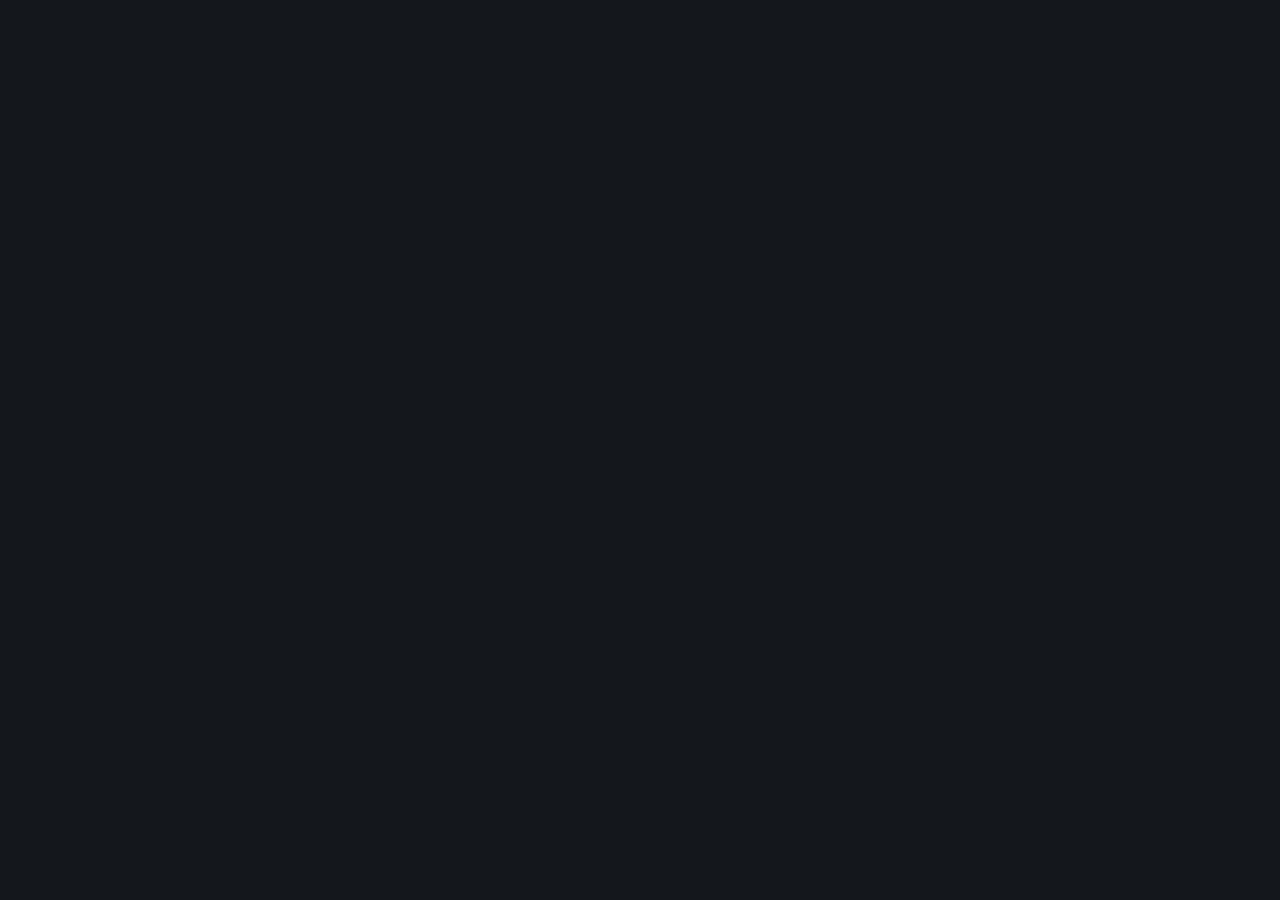
==== commit bcf1ff04: "Add files via upload" ====
--- a/movie-ranking/index.html
+++ b/movie-ranking/index.html
@@ -1,15 +1,6 @@
 <!DOCTYPE html>
 <html lang="es">
 <head>
-    <!-- Google tag (gtag.js) -->
-<script async src="https://www.googletagmanager.com/gtag/js?id=G-PB5B7F06VG"></script>
-<script>
-  window.dataLayer = window.dataLayer || [];
-  function gtag(){dataLayer.push(arguments);}
-  gtag('js', new Date());
-
-  gtag('config', 'G-PB5B7F06VG');
-</script>
   <meta charset="UTF-8">
   <meta name="viewport" content="width=device-width, initial-scale=1.0">
   <meta name="google-site-verification" content="twp-CQQLrW6oF5O2uJnfUAkeI55WkTlzu6aahVQViSA" />
@@ -28,15 +19,9 @@
   <link rel="stylesheet" href="styles.css">
   <script async src="https://pagead2.googlesyndication.com/pagead/js/adsbygoogle.js?client=ca-pub-2388117638082206" crossorigin="anonymous"></script>
   <link rel="icon" type="image/svg+xml" href="data:image/svg+xml,%3Csvg viewBox='0 0 32 32' xmlns='http://www.w3.org/2000/svg'%3E%3Crect x='2' y='4' width='16' height='5' rx='2.5' fill='%2300c030'/%3E%3Crect x='2' y='14' width='11' height='5' rx='2.5' fill='%23677988'/%3E%3Crect x='2' y='24' width='7' height='5' rx='2.5' fill='%232c3440'/%3E%3C/svg%3E">
-  <script async src="https://www.googletagmanager.com/gtag/js?id=XXXXX"></script>
 </head>
-  
 <body>
-<!-- Google Tag Manager (noscript) -->
-<noscript><iframe src="https://www.googletagmanager.com/ns.html?id=GTM-K67JNPZN"
-height="0" width="0" style="display:none;visibility:hidden"></iframe></noscript>
-<!-- End Google Tag Manager (noscript) -->
-  
+
 <!-- Decorative bars -->
 <div class="decoBarsLeft">
   <svg viewBox="0 0 80 500" xmlns="http://www.w3.org/2000/svg" width="80" height="500">
@@ -90,6 +75,21 @@
   </div>
 </header>
 
+<!-- EPIC INTRO ANIMATION -->
+<div id="introOverlay" style="position:fixed;inset:0;background:#14181c;z-index:9999;display:flex;align-items:center;justify-content:center;flex-direction:column;overflow:hidden;">
+  <div id="introPosters" style="position:absolute;inset:0;pointer-events:none;"></div>
+  <div id="introLogo" style="position:relative;z-index:2;opacity:0;transform:scale(0.7);transition:opacity 0.6s ease,transform 0.6s ease;">
+    <svg viewBox="0 0 210 44" xmlns="http://www.w3.org/2000/svg" style="width:180px;height:auto;filter:drop-shadow(0 0 24px rgba(0,192,48,0.6));">
+      <rect x="0" y="2" width="26" height="6" rx="3" fill="#00c030"/>
+      <rect x="0" y="16" width="18" height="6" rx="3" fill="#677988"/>
+      <rect x="0" y="30" width="11" height="6" rx="3" fill="#2c3440"/>
+      <text x="38" y="32" font-family="'Inter','DM Sans',sans-serif" font-size="28" font-weight="700" letter-spacing="-1" fill="#ffffff">rankboxd</text>
+      <circle cx="188" cy="8" r="4" fill="#00c030"/>
+    </svg>
+    <div id="introTagline" style="text-align:center;font-family:'Bebas Neue',sans-serif;font-size:13px;letter-spacing:4px;color:#677988;margin-top:10px;opacity:0;transition:opacity 0.5s 0.3s;">TUS PELÍCULAS. TUS JUEGOS.</div>
+  </div>
+</div>
+
 <!-- HOME SCREEN -->
 <div class="homeScreen" id="homeScreen">
   <div class="homeCard">
@@ -187,19 +187,42 @@
         <div class="gameCardDesc"><span data-i18n="game2desc">Which film has a higher rating?</span></div>
       </div>
     </div>
-    <div class="gameCard gameCardSoon" style="grid-column: 1 / -1; max-width: 340px; margin: 0 auto;">
-      <div class="gameCardIllustration gameCardIllustrationDim">
+    <div class="gameCard" onclick="startTournament()" style="grid-column: 1 / -1; max-width: 340px; margin: 0 auto;">
+      <div class="gameCardIllustration">
         <svg viewBox="0 0 260 140" xmlns="http://www.w3.org/2000/svg" width="100%" height="140">
-          <text x="130" y="80" text-anchor="middle" font-family="'Bebas Neue',sans-serif" font-size="64" fill="#2c3440">???</text>
+          <!-- Left bracket -->
+          <rect x="10" y="18" width="36" height="22" rx="4" fill="#2c3440" stroke="#3d4e5f" stroke-width="1"/>
+          <rect x="10" y="52" width="36" height="22" rx="4" fill="#2c3440" stroke="#3d4e5f" stroke-width="1"/>
+          <rect x="10" y="86" width="36" height="22" rx="4" fill="#2c3440" stroke="#3d4e5f" stroke-width="1"/>
+          <rect x="10" y="120" width="36" height="18" rx="4" fill="#2c3440" stroke="#3d4e5f" stroke-width="1"/>
+          <!-- Bracket lines left -->
+          <line x1="46" y1="29" x2="56" y2="29" stroke="#3d4e5f" stroke-width="1"/>
+          <line x1="56" y1="29" x2="56" y2="63" stroke="#3d4e5f" stroke-width="1"/>
+          <line x1="46" y1="63" x2="56" y2="63" stroke="#3d4e5f" stroke-width="1"/>
+          <line x1="46" y1="97" x2="56" y2="97" stroke="#3d4e5f" stroke-width="1"/>
+          <line x1="56" y1="97" x2="56" y2="129" stroke="#3d4e5f" stroke-width="1"/>
+          <line x1="46" y1="129" x2="56" y2="129" stroke="#3d4e5f" stroke-width="1"/>
+          <!-- Semi left -->
+          <rect x="60" y="38" width="40" height="24" rx="4" fill="#2c3440" stroke="#3d4e5f" stroke-width="1"/>
+          <rect x="60" y="106" width="40" height="24" rx="4" fill="#2c3440" stroke="#3d4e5f" stroke-width="1"/>
+          <line x1="100" y1="50" x2="110" y2="50" stroke="#3d4e5f" stroke-width="1"/>
+          <line x1="110" y1="50" x2="110" y2="118" stroke="#3d4e5f" stroke-width="1"/>
+          <line x1="100" y1="118" x2="110" y2="118" stroke="#3d4e5f" stroke-width="1"/>
+          <!-- Final -->
+          <rect x="114" y="72" width="44" height="28" rx="4" fill="#1c2228" stroke="#00c030" stroke-width="1.5"/>
+          <text x="136" y="91" text-anchor="middle" font-family="'Bebas Neue',sans-serif" font-size="13" fill="#00c030">FINAL</text>
+          <!-- Trophy -->
+          <text x="192" y="90" text-anchor="middle" font-family="'Bebas Neue',sans-serif" font-size="40" fill="#00c030" opacity="0.25">🏆</text>
+          <text x="192" y="90" text-anchor="middle" font-family="sans-serif" font-size="32" fill="#00c030" opacity="0.3">🏆</text>
         </svg>
       </div>
       <div class="gameCardBottom">
         <div class="gameCardTop">
           <span class="gameCardNum">03</span>
-          <div class="gameCardBadge">SOON</div>
-        </div>
-        <div class="gameCardName">???</div>
-        <div class="gameCardDesc"><span data-i18n="comingSoon">Próximamente</span></div>
+          <div class="gameCardBadgeGreen">PLAY</div>
+        </div>
+        <div class="gameCardName"><span data-i18n="game3name">Torneo</span></div>
+        <div class="gameCardDesc"><span data-i18n="game3desc">Bracket de 8 o 16 películas. ¿Cuál es tu favorita?</span></div>
       </div>
     </div>
   </div>
@@ -452,6 +475,88 @@
   </div>
 </div>
 
+<!-- TOURNAMENT SIZE SCREEN -->
+<div class="holDiffScreen" id="tournamentSizeScreen">
+  <div class="difficultyHeader">
+    <h2 class="difficultyTitle"><span data-i18n="tournamentSize">Tamaño del torneo</span></h2>
+  </div>
+  <div class="difficultyGrid" style="grid-template-columns:1fr 1fr 1fr;">
+    <div class="diffCard" onclick="startTournamentGame(8)">
+      <div class="diffCardTop"><span class="diffCardNum" style="font-size:36px;">8</span></div>
+      <div class="diffCardName" data-i18n="tournament8name">Cuartos</div>
+      <div class="diffCardDesc" data-i18n="tournament8desc">3 rondas — rápido</div>
+    </div>
+    <div class="diffCard" onclick="startTournamentGame(16)">
+      <div class="diffCardTop"><span class="diffCardNum" style="font-size:36px;">16</span></div>
+      <div class="diffCardName" data-i18n="tournament16name">Épico</div>
+      <div class="diffCardDesc" data-i18n="tournament16desc">4 rondas — completo</div>
+    </div>
+    <div class="diffCard" onclick="startTournamentGame(32)">
+      <div class="diffCardTop"><span class="diffCardNum" style="font-size:36px;color:#e63946;">32</span></div>
+      <div class="diffCardName" data-i18n="tournament32name">Legendario</div>
+      <div class="diffCardDesc" data-i18n="tournament32desc">5 rondas — cinéfilos</div>
+    </div>
+  </div>
+  <button class="backBtn" style="margin-top:24px;" onclick="showGameMenu()"><span data-i18n="back">← Volver</span></button>
+</div>
+
+<!-- TOURNAMENT MATCH SCREEN -->
+<div id="tournamentScreen" style="display:none;">
+  <div class="tRoundHeader">
+    <span class="tRoundName" id="tournamentRoundLabel"></span>
+    <span class="tMatchNum" id="tournamentMatchLabel"></span>
+  </div>
+  <div class="tLayout">
+    <!-- LEFT BRACKET -->
+    <div class="tBracketPanel" id="tBracketLeft"></div>
+    <!-- CENTER MATCH -->
+    <div class="tCenter">
+      <div class="holCards" style="margin:0;">
+        <div class="holCard holCardLeft" id="tCardA" onclick="tournamentPick('A')" style="cursor:pointer;position:relative;">
+          <img class="holPoster" id="tPosterA" src="" alt="">
+          <div class="holCardInfo"><div class="holTitle" id="tTitleA"></div></div>
+          <div class="tPickOverlay" id="tPickA">
+            <svg viewBox="0 0 52 52" width="52" height="52"><circle cx="26" cy="26" r="24" fill="#00c030"/><polyline points="14,27 22,35 38,18" stroke="white" stroke-width="4" stroke-linecap="round" stroke-linejoin="round" fill="none"/></svg>
+          </div>
+        </div>
+        <div class="holVS" id="tVS">VS</div>
+        <div class="holCard holCardRight" id="tCardB" onclick="tournamentPick('B')" style="cursor:pointer;position:relative;">
+          <img class="holPoster" id="tPosterB" src="" alt="">
+          <div class="holCardInfo"><div class="holTitle" id="tTitleB"></div></div>
+          <div class="tPickOverlay" id="tPickB">
+            <svg viewBox="0 0 52 52" width="52" height="52"><circle cx="26" cy="26" r="24" fill="#00c030"/><polyline points="14,27 22,35 38,18" stroke="white" stroke-width="4" stroke-linecap="round" stroke-linejoin="round" fill="none"/></svg>
+          </div>
+        </div>
+      </div>
+      <div style="text-align:center;margin-top:12px;">
+        <button class="skipMovieBtn" id="tSkipBtn" onclick="tournamentSkip()" style="display:none;"><span data-i18n="skipGame1">Saltar (no la vi)</span></button>
+      </div>
+    </div>
+    <!-- RIGHT BRACKET -->
+    <div class="tBracketPanel" id="tBracketRight"></div>
+  </div>
+</div>
+
+<!-- TOURNAMENT END SCREEN -->
+<div id="tournamentEndScreen" style="display:none;">
+  <div class="tEndInner">
+    <div class="tEndTop">
+      <div style="font-size:44px;line-height:1;">🏆</div>
+      <div class="tEndChampLabel" data-i18n="tournamentChampion">¡Campeón!</div>
+      <div class="tEndWinnerName" id="tournamentWinnerName"></div>
+      <img id="tournamentWinnerPoster" src="" alt="" class="tEndPoster">
+    </div>
+    <div class="tEndBracketWrap">
+      <canvas id="tBracketCanvas"></canvas>
+    </div>
+    <div class="endButtons" style="justify-content:center;margin-top:20px;flex-wrap:wrap;gap:12px;">
+      <button class="shareBtn" onclick="downloadBracket()" data-i18n="downloadBracket">⬇ Descargar bracket</button>
+      <button class="playAgainBtn" onclick="startTournament()" data-i18n="playAgain">Jugar otra vez</button>
+      <button class="saveBtn" onclick="showGameMenu()" data-i18n="back">← Menú</button>
+    </div>
+  </div>
+</div>
+
 <script src="https://cdnjs.cloudflare.com/ajax/libs/jszip/3.10.1/jszip.min.js"></script>
 <script src="script.js"></script>
 </body>
--- a/movie-ranking/styles.css
+++ b/movie-ranking/styles.css
@@ -1821,3 +1821,187 @@
   padding: 12px 0 4px;
   font-family: 'DM Sans', sans-serif;
 }
+
+
+
+/* ── TOURNAMENT ── */
+
+#tournamentScreen {
+  display: block;
+  padding: 12px 8px 40px;
+  max-width: 1100px;
+  margin: 0 auto;
+}
+
+.tRoundHeader {
+  display: flex;
+  flex-direction: column;
+  align-items: center;
+  margin-bottom: 14px;
+  gap: 4px;
+}
+
+.tRoundName {
+  font-family: 'Bebas Neue', sans-serif;
+  font-size: 28px;
+  letter-spacing: 3px;
+  color: var(--accent);
+}
+
+.tMatchNum {
+  font-size: 12px;
+  color: var(--muted);
+  letter-spacing: 1px;
+}
+
+.tLayout {
+  display: grid;
+  grid-template-columns: 160px 1fr 160px;
+  gap: 10px;
+  align-items: center;
+}
+
+.tCenter {
+  display: flex;
+  flex-direction: column;
+  align-items: center;
+}
+
+.tBracketPanel {
+  display: flex;
+  align-items: center;
+  justify-content: center;
+}
+
+.tSidePanel {
+  display: flex;
+  flex-direction: column;
+  gap: 8px;
+  width: 100%;
+}
+
+.tSideMatch {
+  background: var(--card);
+  border: 1px solid var(--border);
+  border-radius: 8px;
+  overflow: hidden;
+  transition: border-color 0.3s, box-shadow 0.3s;
+}
+
+.tSideActive {
+  border-color: #00c030;
+  box-shadow: 0 0 10px rgba(0,192,48,0.3);
+}
+
+.tSideSlot {
+  display: flex;
+  justify-content: center;
+  padding: 3px;
+  transition: background 0.2s, opacity 0.2s;
+}
+
+.tSideThumb {
+  width: 100%;
+  height: 52px;
+  object-fit: cover;
+  border-radius: 4px;
+  display: block;
+  background: #2c3440;
+}
+
+.tSideDivider { height: 1px; background: var(--border); }
+
+.tSideWon { background: rgba(0,192,48,0.1); }
+.tSideWon .tSideThumb { outline: 2px solid #00c030; border-radius: 4px; }
+.tSideLost { opacity: 0.3; }
+.tSideLost .tSideThumb { filter: grayscale(0.7); }
+
+/* Pick overlay */
+.tPickOverlay {
+  position: absolute;
+  top: 50%; left: 50%;
+  transform: translate(-50%, -50%);
+  opacity: 0;
+  transition: opacity 0.25s;
+  pointer-events: none;
+  z-index: 10;
+  filter: drop-shadow(0 0 12px rgba(0,192,48,0.6));
+}
+#tCardA:hover .tPickOverlay,
+#tCardB:hover .tPickOverlay { opacity: 0.2; }
+
+/* End screen */
+#tournamentEndScreen {
+  display: block;
+  max-width: 960px;
+  margin: 0 auto;
+  padding: 24px 16px 60px;
+}
+
+.tEndInner {
+  display: flex;
+  flex-direction: column;
+  align-items: center;
+}
+
+.tEndTop {
+  display: flex;
+  flex-direction: column;
+  align-items: center;
+  margin-bottom: 24px;
+}
+
+.tEndChampLabel {
+  font-family: 'Bebas Neue', sans-serif;
+  font-size: 36px;
+  letter-spacing: 4px;
+  color: var(--accent);
+  margin-top: 4px;
+}
+
+.tEndWinnerName {
+  font-family: 'Bebas Neue', sans-serif;
+  font-size: 22px;
+  color: #fff;
+  margin: 4px 0 12px;
+  text-align: center;
+}
+
+.tEndPoster {
+  width: 110px;
+  height: 155px;
+  object-fit: cover;
+  border-radius: 10px;
+  box-shadow: 0 0 32px rgba(0,192,48,0.35);
+  border: 2px solid #00c030;
+}
+
+.tEndBracketWrap {
+  width: 100%;
+  overflow-x: auto;
+  border-radius: 10px;
+  border: 1px solid var(--border);
+  background: #14181c;
+}
+
+.tEndBracketWrap canvas {
+  display: block;
+  max-width: 100%;
+  height: auto;
+}
+
+/* Responsive */
+@media (max-width: 700px) {
+  .tLayout {
+    grid-template-columns: 100px 1fr 100px;
+    gap: 6px;
+  }
+  .tSideThumb { height: 40px; }
+}
+
+@media (max-width: 500px) {
+  .tLayout {
+    grid-template-columns: 1fr;
+  }
+  .tBracketPanel { display: none; }
+}
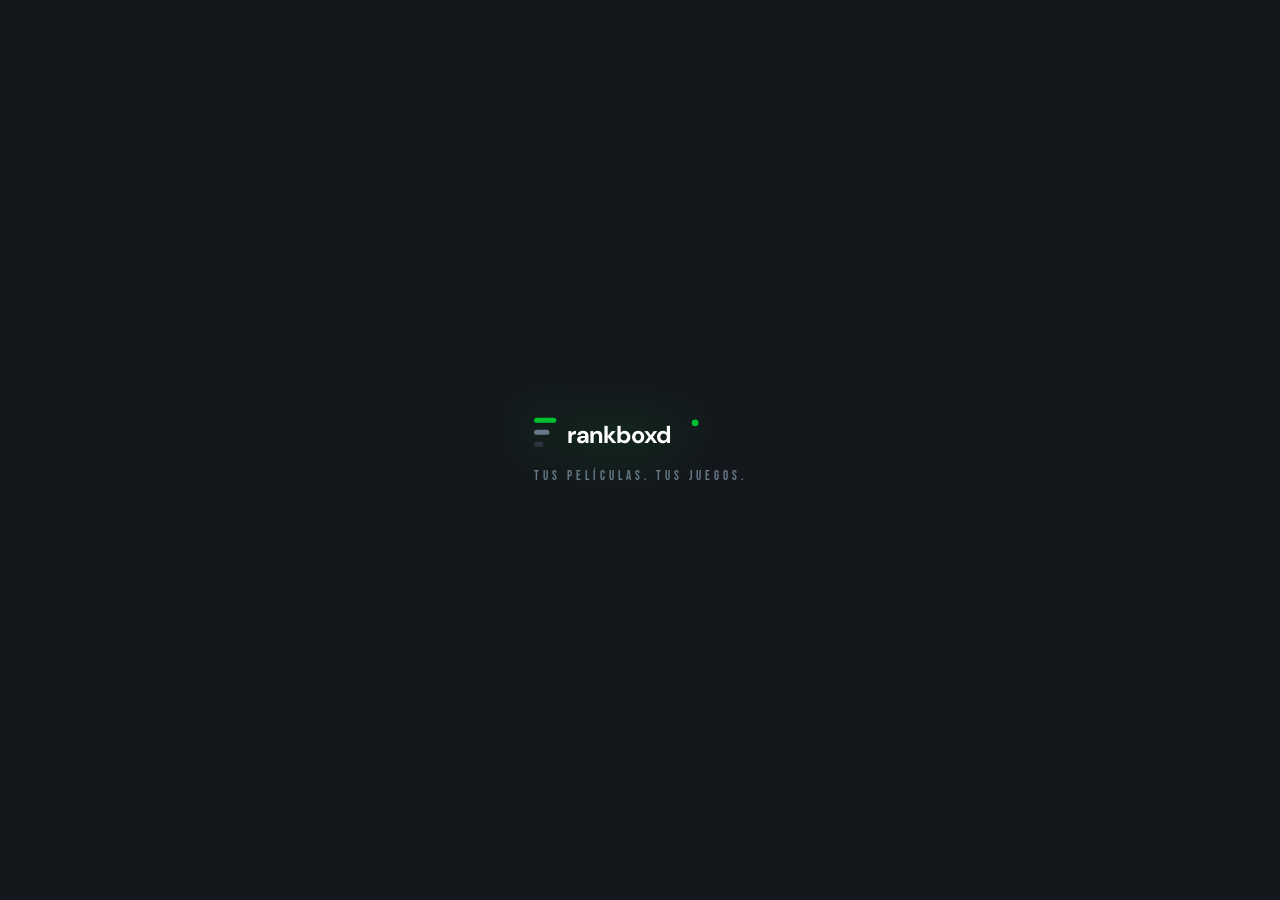
==== commit 0d9ba688: "Add files via upload" ====
--- a/movie-ranking/index.html
+++ b/movie-ranking/index.html
@@ -225,9 +225,77 @@
         <div class="gameCardDesc"><span data-i18n="game3desc">Bracket de 8 o 16 películas. ¿Cuál es tu favorita?</span></div>
       </div>
     </div>
-  </div>
-</div>
-
+    <div class="gameCard gameCardDaily" onclick="startTop10()">
+      <div class="gameCardIllustration">
+        <svg viewBox="0 0 260 140" xmlns="http://www.w3.org/2000/svg" width="100%" height="140">
+          <rect x="20" y="20" width="180" height="22" rx="4" fill="#1c2228" stroke="#00c030" stroke-width="1.5"/>
+          <text x="34" y="36" font-family="'Bebas Neue',sans-serif" font-size="13" fill="#00c030">1</text>
+          <text x="54" y="36" font-family="'Bebas Neue',sans-serif" font-size="12" fill="#e0e0e0">The Godfather</text>
+          <rect x="20" y="48" width="180" height="22" rx="4" fill="#2c3440" stroke="#3d4e5f" stroke-width="1"/>
+          <text x="34" y="64" font-family="'Bebas Neue',sans-serif" font-size="13" fill="#677988">2</text>
+          <text x="54" y="64" font-family="'Bebas Neue',sans-serif" font-size="12" fill="#677988">Crime  ·  · · ·</text>
+          <rect x="20" y="76" width="180" height="22" rx="4" fill="#2c3440" stroke="#3d4e5f" stroke-width="1"/>
+          <text x="34" y="92" font-family="'Bebas Neue',sans-serif" font-size="13" fill="#677988">3</text>
+          <text x="54" y="92" font-family="'Bebas Neue',sans-serif" font-size="12" fill="#677988">Sci-Fi  ·  · · ·</text>
+          <rect x="20" y="104" width="180" height="22" rx="4" fill="#2c3440" stroke="#3d4e5f" stroke-width="1"/>
+          <text x="34" y="120" font-family="'Bebas Neue',sans-serif" font-size="13" fill="#677988">4</text>
+          <text x="54" y="120" font-family="'Bebas Neue',sans-serif" font-size="12" fill="#677988">Drama  ·  · · ·</text>
+        </svg>
+      </div>
+      <div class="gameCardBottom">
+        <div class="gameCardTop">
+          <span class="gameCardNum">04</span>
+          <div class="gameCardBadgeDaily">DAILY</div>
+        </div>
+        <div class="gameCardName"><span data-i18n="game4name">Top 10</span></div>
+        <div class="gameCardDesc"><span data-i18n="game4desc">Guess the 10 films of the day. New challenge every day.</span></div>
+      </div>
+    </div>
+  </div>
+</div>
+
+
+
+<!-- TOP 10 DAILY SCREEN -->
+<div class="top10Screen" id="top10Screen">
+  <div class="top10Header">
+    <div class="top10DayBadge">
+      <span class="top10DayLabel">DAY</span>
+      <span class="top10DayNum" id="top10DayNum">1</span>
+    </div>
+    <div class="top10ModeToggle">
+      <button class="top10ModeBtn active" id="top10ModeRelax" onclick="top10SetMode('relax')"><span data-i18n="t10relax">∞ Relax</span></button>
+      <button class="top10ModeBtn" id="top10ModeTimed" onclick="top10SetMode('timed')"><span data-i18n="t10timed">⏱ 90s</span></button>
+    </div>
+    <div class="top10TimerWrap" id="top10TimerWrap" style="display:none;">
+      <span class="top10Timer" id="top10Timer">1:30</span>
+    </div>
+  </div>
+  <div class="top10Question" id="top10Question"></div>
+  <div class="top10List" id="top10List"></div>
+  <div class="top10InputWrap">
+    <input class="top10Input" id="top10Input" type="text" autocomplete="off" autocorrect="off" spellcheck="false" placeholder="Type a movie title...">
+    <button class="top10SendBtn" onclick="top10Submit()">→</button>
+  </div>
+  <div class="top10Feedback" id="top10Feedback"></div>
+</div>
+
+<!-- TOP 10 END SCREEN -->
+<div class="top10EndScreen" id="top10EndScreen">
+  <div class="top10EndInner">
+    <div class="top10EndTitle" id="top10EndTitle">GAME OVER</div>
+    <div class="top10EndScore" id="top10EndScore"></div>
+    <div class="top10EndReveal" id="top10EndReveal"></div>
+    <div class="top10CalendarWrap">
+      <div class="top10CalendarTitle" data-i18n="t10calendar">Your streak</div>
+      <div class="top10Calendar" id="top10Calendar"></div>
+    </div>
+    <div class="endButtons" style="justify-content:center;margin-top:24px;">
+      <button class="shareBtn" onclick="top10Share()"><span data-i18n="t10share">Share result</span></button>
+      <button class="saveBtn" onclick="showGameMenu()"><span data-i18n="back">← Menu</span></button>
+    </div>
+  </div>
+</div>
 
 <!-- DIFFICULTY SCREEN -->
 <div class="difficultyScreen" id="difficultyScreen">
@@ -500,6 +568,16 @@
   <button class="backBtn" style="margin-top:24px;" onclick="showGameMenu()"><span data-i18n="back">← Volver</span></button>
 </div>
 
+<!-- TOURNAMENT DRAW ANIMATION -->
+<div id="tournamentDrawScreen" style="display:none;">
+  <div class="tDrawHeader">
+    <div class="tDrawTitle" id="tDrawTitle" data-i18n="tournamentDraw">Sorteando el bracket...</div>
+  </div>
+  <div class="tDrawBracketWrap">
+    <canvas id="tDrawCanvas"></canvas>
+  </div>
+</div>
+
 <!-- TOURNAMENT MATCH SCREEN -->
 <div id="tournamentScreen" style="display:none;">
   <div class="tRoundHeader">
@@ -507,32 +585,28 @@
     <span class="tMatchNum" id="tournamentMatchLabel"></span>
   </div>
   <div class="tLayout">
-    <!-- LEFT BRACKET -->
     <div class="tBracketPanel" id="tBracketLeft"></div>
-    <!-- CENTER MATCH -->
     <div class="tCenter">
       <div class="holCards" style="margin:0;">
-        <div class="holCard holCardLeft" id="tCardA" onclick="tournamentPick('A')" style="cursor:pointer;position:relative;">
+        <div class="holCard holCardLeft tMatchCard" id="tCardA" onclick="tournamentPick('A')" style="cursor:pointer;position:relative;">
           <img class="holPoster" id="tPosterA" src="" alt="">
           <div class="holCardInfo"><div class="holTitle" id="tTitleA"></div></div>
           <div class="tPickOverlay" id="tPickA">
             <svg viewBox="0 0 52 52" width="52" height="52"><circle cx="26" cy="26" r="24" fill="#00c030"/><polyline points="14,27 22,35 38,18" stroke="white" stroke-width="4" stroke-linecap="round" stroke-linejoin="round" fill="none"/></svg>
           </div>
+          <button class="tSkipOneBtn" id="tSkipA" onclick="event.stopPropagation(); tournamentSkipOne('A')" style="display:none;" data-i18n="skipOne">No la vi</button>
         </div>
         <div class="holVS" id="tVS">VS</div>
-        <div class="holCard holCardRight" id="tCardB" onclick="tournamentPick('B')" style="cursor:pointer;position:relative;">
+        <div class="holCard holCardRight tMatchCard" id="tCardB" onclick="tournamentPick('B')" style="cursor:pointer;position:relative;">
           <img class="holPoster" id="tPosterB" src="" alt="">
           <div class="holCardInfo"><div class="holTitle" id="tTitleB"></div></div>
           <div class="tPickOverlay" id="tPickB">
             <svg viewBox="0 0 52 52" width="52" height="52"><circle cx="26" cy="26" r="24" fill="#00c030"/><polyline points="14,27 22,35 38,18" stroke="white" stroke-width="4" stroke-linecap="round" stroke-linejoin="round" fill="none"/></svg>
           </div>
-        </div>
-      </div>
-      <div style="text-align:center;margin-top:12px;">
-        <button class="skipMovieBtn" id="tSkipBtn" onclick="tournamentSkip()" style="display:none;"><span data-i18n="skipGame1">Saltar (no la vi)</span></button>
-      </div>
-    </div>
-    <!-- RIGHT BRACKET -->
+          <button class="tSkipOneBtn" id="tSkipB" onclick="event.stopPropagation(); tournamentSkipOne('B')" style="display:none;" data-i18n="skipOne">No la vi</button>
+        </div>
+      </div>
+    </div>
     <div class="tBracketPanel" id="tBracketRight"></div>
   </div>
 </div>
--- a/movie-ranking/styles.css
+++ b/movie-ranking/styles.css
@@ -1824,184 +1824,406 @@
 
 
 
+
+
+
+
 /* ── TOURNAMENT ── */
 
+/* Draw animation screen */
+#tournamentDrawScreen {
+  max-width: 1200px;
+  margin: 0 auto;
+  padding: 20px 16px 40px;
+}
+.tDrawHeader { text-align: center; margin-bottom: 14px; }
+.tDrawTitle {
+  font-family: 'Bebas Neue', sans-serif;
+  font-size: 28px; letter-spacing: 4px; color: var(--accent);
+}
+.tDrawBracketWrap {
+  display: flex;
+  justify-content: center;
+  overflow-x: auto;
+}
+.tDrawBracketWrap canvas { display: block; }
+
+/* Match screen */
 #tournamentScreen {
   display: block;
-  padding: 12px 8px 40px;
-  max-width: 1100px;
+  padding: 14px 8px 40px;
+  max-width: 1400px;
   margin: 0 auto;
 }
-
 .tRoundHeader {
-  display: flex;
-  flex-direction: column;
-  align-items: center;
-  margin-bottom: 14px;
-  gap: 4px;
-}
-
+  display: flex; flex-direction: column;
+  align-items: center; margin-bottom: 14px; gap: 4px;
+}
 .tRoundName {
   font-family: 'Bebas Neue', sans-serif;
-  font-size: 28px;
-  letter-spacing: 3px;
-  color: var(--accent);
-}
-
-.tMatchNum {
-  font-size: 12px;
-  color: var(--muted);
-  letter-spacing: 1px;
-}
+  font-size: 30px; letter-spacing: 3px; color: var(--accent);
+}
+.tMatchNum { font-size: 13px; color: var(--muted); letter-spacing: 1px; }
 
 .tLayout {
   display: grid;
-  grid-template-columns: 160px 1fr 160px;
-  gap: 10px;
-  align-items: center;
-}
-
+  grid-template-columns: auto 1fr auto;
+  gap: 16px;
+  align-items: center;
+  justify-items: center;
+}
 .tCenter {
   display: flex;
   flex-direction: column;
   align-items: center;
-}
-
+  width: 100%;
+  min-width: 0;
+}
+
+/* Bracket side panels */
 .tBracketPanel {
-  display: flex;
-  align-items: center;
-  justify-content: center;
-}
-
-.tSidePanel {
-  display: flex;
-  flex-direction: column;
-  gap: 8px;
-  width: 100%;
-}
-
-.tSideMatch {
-  background: var(--card);
-  border: 1px solid var(--border);
-  border-radius: 8px;
-  overflow: hidden;
-  transition: border-color 0.3s, box-shadow 0.3s;
-}
-
-.tSideActive {
-  border-color: #00c030;
-  box-shadow: 0 0 10px rgba(0,192,48,0.3);
-}
-
-.tSideSlot {
-  display: flex;
-  justify-content: center;
-  padding: 3px;
-  transition: background 0.2s, opacity 0.2s;
-}
-
-.tSideThumb {
-  width: 100%;
-  height: 52px;
-  object-fit: cover;
-  border-radius: 4px;
-  display: block;
-  background: #2c3440;
-}
-
-.tSideDivider { height: 1px; background: var(--border); }
-
-.tSideWon { background: rgba(0,192,48,0.1); }
-.tSideWon .tSideThumb { outline: 2px solid #00c030; border-radius: 4px; }
-.tSideLost { opacity: 0.3; }
-.tSideLost .tSideThumb { filter: grayscale(0.7); }
-
-/* Pick overlay */
-.tPickOverlay {
+  overflow-x: hidden;
+  overflow-y: auto;
+  max-height: 70vh;
+  scrollbar-width: thin;
+  scrollbar-color: #2c3440 transparent;
+  flex-shrink: 0;
+}
+.tBracketPanel::-webkit-scrollbar { width: 3px; }
+.tBracketPanel::-webkit-scrollbar-thumb { background: #2c3440; border-radius: 2px; }
+.tBracketPanel svg { display: block; }
+
+/* Per-movie skip button */
+.tSkipOneBtn {
   position: absolute;
-  top: 50%; left: 50%;
-  transform: translate(-50%, -50%);
-  opacity: 0;
-  transition: opacity 0.25s;
-  pointer-events: none;
-  z-index: 10;
-  filter: drop-shadow(0 0 12px rgba(0,192,48,0.6));
-}
-#tCardA:hover .tPickOverlay,
-#tCardB:hover .tPickOverlay { opacity: 0.2; }
+  bottom: 8px; left: 50%;
+  transform: translateX(-50%);
+  z-index: 20;
+  background: rgba(20,24,28,0.85);
+  border: 1px solid #677988; border-radius: 20px;
+  color: #677988; font-family: 'DM Sans', sans-serif;
+  font-size: 11px; padding: 4px 12px;
+  cursor: pointer; white-space: nowrap;
+  transition: border-color 0.2s, color 0.2s;
+}
+.tSkipOneBtn:hover { border-color: #00c030; color: #00c030; }
+
+/* Pick overlay — hidden (VS is the only checkmark) */
+.tPickOverlay { display: none; }
 
 /* End screen */
 #tournamentEndScreen {
-  display: block;
-  max-width: 960px;
+  display: block; max-width: 1200px;
+  margin: 0 auto; padding: 20px 16px 60px;
+}
+.tEndInner { display: flex; flex-direction: column; align-items: center; }
+.tEndTop { display: flex; flex-direction: column; align-items: center; margin-bottom: 20px; }
+.tEndChampLabel {
+  font-family: 'Bebas Neue', sans-serif;
+  font-size: 36px; letter-spacing: 4px; color: var(--accent); margin-top: 4px;
+}
+.tEndWinnerName {
+  font-family: 'Bebas Neue', sans-serif; font-size: 22px; color: #fff;
+  margin: 4px 0 12px; text-align: center;
+}
+.tEndPoster {
+  width: 120px; height: 170px; object-fit: cover; border-radius: 10px;
+  box-shadow: 0 0 32px rgba(0,192,48,0.35); border: 2px solid #00c030;
+}
+.tEndBracketWrap {
+  width: 100%; overflow-x: auto; border-radius: 10px;
+  border: 1px solid var(--border); background: #14181c;
+  display: flex; justify-content: center;
+}
+.tEndBracketWrap canvas { display: block; max-width: 100%; height: auto; margin: 0 auto; }
+
+/* Responsive */
+@media (max-width: 900px) {
+  .tLayout { grid-template-columns: 1fr; }
+  .tBracketPanel { display: none; }
+}
+
+/* ── TOP 10 DAILY ── */
+.gameCardBadgeDaily {
+  font-family: 'Bebas Neue', sans-serif;
+  font-size: 11px;
+  letter-spacing: 2px;
+  padding: 3px 8px;
+  border-radius: 4px;
+  background: #00c030;
+  color: #000;
+}
+
+.top10Screen {
+  display: none;
+  max-width: 600px;
   margin: 0 auto;
-  padding: 24px 16px 60px;
-}
-
-.tEndInner {
+  padding: 16px 24px 60px;
+}
+
+.top10Header {
+  display: flex;
+  align-items: center;
+  gap: 12px;
+  margin-bottom: 20px;
+  flex-wrap: wrap;
+}
+
+.top10DayBadge {
+  display: flex;
+  align-items: baseline;
+  gap: 4px;
+  font-family: 'Bebas Neue', sans-serif;
+}
+
+.top10DayLabel {
+  font-size: 13px;
+  letter-spacing: 2px;
+  color: var(--muted);
+}
+
+.top10DayNum {
+  font-size: 28px;
+  color: var(--accent);
+}
+
+.top10ModeToggle {
+  display: flex;
+  gap: 6px;
+  margin-left: auto;
+}
+
+.top10ModeBtn {
+  font-family: 'Bebas Neue', sans-serif;
+  font-size: 13px;
+  letter-spacing: 1px;
+  padding: 6px 14px;
+  border-radius: 6px;
+  border: 1px solid var(--border);
+  background: transparent;
+  color: var(--muted);
+  cursor: pointer;
+  transition: all .15s;
+}
+
+.top10ModeBtn.active {
+  border-color: var(--accent);
+  color: var(--accent);
+}
+
+.top10TimerWrap {
+  display: flex;
+  align-items: center;
+}
+
+.top10Timer {
+  font-family: 'Bebas Neue', sans-serif;
+  font-size: 32px;
+  letter-spacing: 2px;
+  color: var(--accent);
+  transition: color .3s;
+}
+
+.top10Question {
+  font-family: 'Bebas Neue', sans-serif;
+  font-size: 20px;
+  letter-spacing: 2px;
+  color: var(--text);
+  margin-bottom: 20px;
+  text-align: center;
+  line-height: 1.3;
+}
+
+.top10List {
   display: flex;
   flex-direction: column;
-  align-items: center;
-}
-
-.tEndTop {
-  display: flex;
-  flex-direction: column;
-  align-items: center;
+  gap: 6px;
+  margin-bottom: 20px;
+}
+
+.top10Row {
+  display: grid;
+  grid-template-columns: 28px 80px 1fr;
+  align-items: center;
+  gap: 10px;
+  padding: 10px 14px;
+  background: var(--surface);
+  border: 1px solid var(--border);
+  border-radius: 8px;
+  transition: all .3s;
+  min-height: 42px;
+}
+
+.top10RowFound {
+  border-color: var(--accent);
+  background: rgba(0, 192, 48, 0.08);
+  animation: top10Pop .3s ease;
+}
+
+@keyframes top10Pop {
+  0% { transform: scale(0.97); opacity: 0.5; }
+  100% { transform: scale(1); opacity: 1; }
+}
+
+.top10Num {
+  font-family: 'Bebas Neue', sans-serif;
+  font-size: 18px;
+  color: var(--accent);
+}
+
+.top10Genre {
+  font-size: 11px;
+  font-weight: 600;
+  letter-spacing: 1px;
+  color: var(--muted);
+  background: var(--surface2);
+  padding: 2px 7px;
+  border-radius: 4px;
+  text-transform: uppercase;
+  white-space: nowrap;
+}
+
+.top10Name {
+  font-size: 14px;
+  font-weight: 600;
+  color: var(--text);
+}
+
+.top10InputWrap {
+  display: flex;
+  gap: 8px;
+}
+
+.top10Input {
+  flex: 1;
+  padding: 12px 16px;
+  background: var(--surface);
+  border: 1px solid var(--border);
+  border-radius: 8px;
+  color: var(--text);
+  font-family: 'DM Sans', sans-serif;
+  font-size: 15px;
+  outline: none;
+  transition: border-color .15s;
+}
+
+.top10Input:focus { border-color: var(--accent); }
+
+.top10InputShake {
+  animation: shake .4s ease;
+}
+
+@keyframes shake {
+  0%, 100% { transform: translateX(0); }
+  20% { transform: translateX(-6px); }
+  40% { transform: translateX(6px); }
+  60% { transform: translateX(-4px); }
+  80% { transform: translateX(4px); }
+}
+
+.top10SendBtn {
+  padding: 12px 18px;
+  background: var(--accent);
+  color: #000;
+  border: none;
+  border-radius: 8px;
+  font-family: 'Bebas Neue', sans-serif;
+  font-size: 20px;
+  cursor: pointer;
+  transition: opacity .15s;
+}
+
+.top10SendBtn:hover { opacity: .85; }
+
+.top10Feedback {
+  text-align: center;
+  margin-top: 12px;
+  font-family: 'Bebas Neue', sans-serif;
+  font-size: 18px;
+  letter-spacing: 2px;
+  min-height: 26px;
+  transition: opacity .4s;
+}
+
+/* End screen */
+.top10EndScreen {
+  display: none;
+  max-width: 560px;
+  margin: 40px auto 80px;
+  padding: 0 24px;
+}
+
+.top10EndInner {
+  background: var(--surface);
+  border: 1px solid var(--border);
+  border-radius: 18px;
+  padding: 40px 32px;
+  text-align: center;
+}
+
+.top10EndTitle {
+  font-family: 'Bebas Neue', sans-serif;
+  font-size: 48px;
+  letter-spacing: 4px;
+  margin-bottom: 8px;
+}
+
+.top10EndScore {
+  font-size: 18px;
+  font-weight: 600;
+  color: var(--muted);
+  margin-bottom: 20px;
+}
+
+.top10RevealTitle {
+  font-family: 'Bebas Neue', sans-serif;
+  font-size: 16px;
+  letter-spacing: 2px;
+  color: var(--muted);
+  margin-bottom: 10px;
+}
+
+.top10RevealItem {
+  display: flex;
+  align-items: center;
+  gap: 8px;
+  justify-content: center;
+  font-size: 14px;
+  color: var(--text);
+  margin-bottom: 6px;
+}
+
+.top10EndReveal {
   margin-bottom: 24px;
-}
-
-.tEndChampLabel {
-  font-family: 'Bebas Neue', sans-serif;
-  font-size: 36px;
-  letter-spacing: 4px;
-  color: var(--accent);
-  margin-top: 4px;
-}
-
-.tEndWinnerName {
-  font-family: 'Bebas Neue', sans-serif;
-  font-size: 22px;
-  color: #fff;
-  margin: 4px 0 12px;
-  text-align: center;
-}
-
-.tEndPoster {
-  width: 110px;
-  height: 155px;
-  object-fit: cover;
-  border-radius: 10px;
-  box-shadow: 0 0 32px rgba(0,192,48,0.35);
-  border: 2px solid #00c030;
-}
-
-.tEndBracketWrap {
-  width: 100%;
-  overflow-x: auto;
-  border-radius: 10px;
-  border: 1px solid var(--border);
-  background: #14181c;
-}
-
-.tEndBracketWrap canvas {
-  display: block;
-  max-width: 100%;
-  height: auto;
-}
-
-/* Responsive */
-@media (max-width: 700px) {
-  .tLayout {
-    grid-template-columns: 100px 1fr 100px;
-    gap: 6px;
-  }
-  .tSideThumb { height: 40px; }
-}
-
-@media (max-width: 500px) {
-  .tLayout {
-    grid-template-columns: 1fr;
-  }
-  .tBracketPanel { display: none; }
-}
+  max-height: 200px;
+  overflow-y: auto;
+}
+
+.top10CalendarTitle {
+  font-family: 'Bebas Neue', sans-serif;
+  font-size: 16px;
+  letter-spacing: 2px;
+  color: var(--muted);
+  margin-bottom: 10px;
+}
+
+.top10Calendar {
+  display: flex;
+  flex-wrap: wrap;
+  gap: 5px;
+  justify-content: center;
+  margin-bottom: 8px;
+}
+
+.top10CalDay {
+  width: 22px;
+  height: 22px;
+  border-radius: 4px;
+  opacity: 0.85;
+}
+
+@media (max-width: 600px) {
+  .top10Screen { padding: 12px 12px 40px; }
+  .top10Question { font-size: 16px; }
+  .top10Row { grid-template-columns: 24px 70px 1fr; padding: 8px 10px; }
+}
